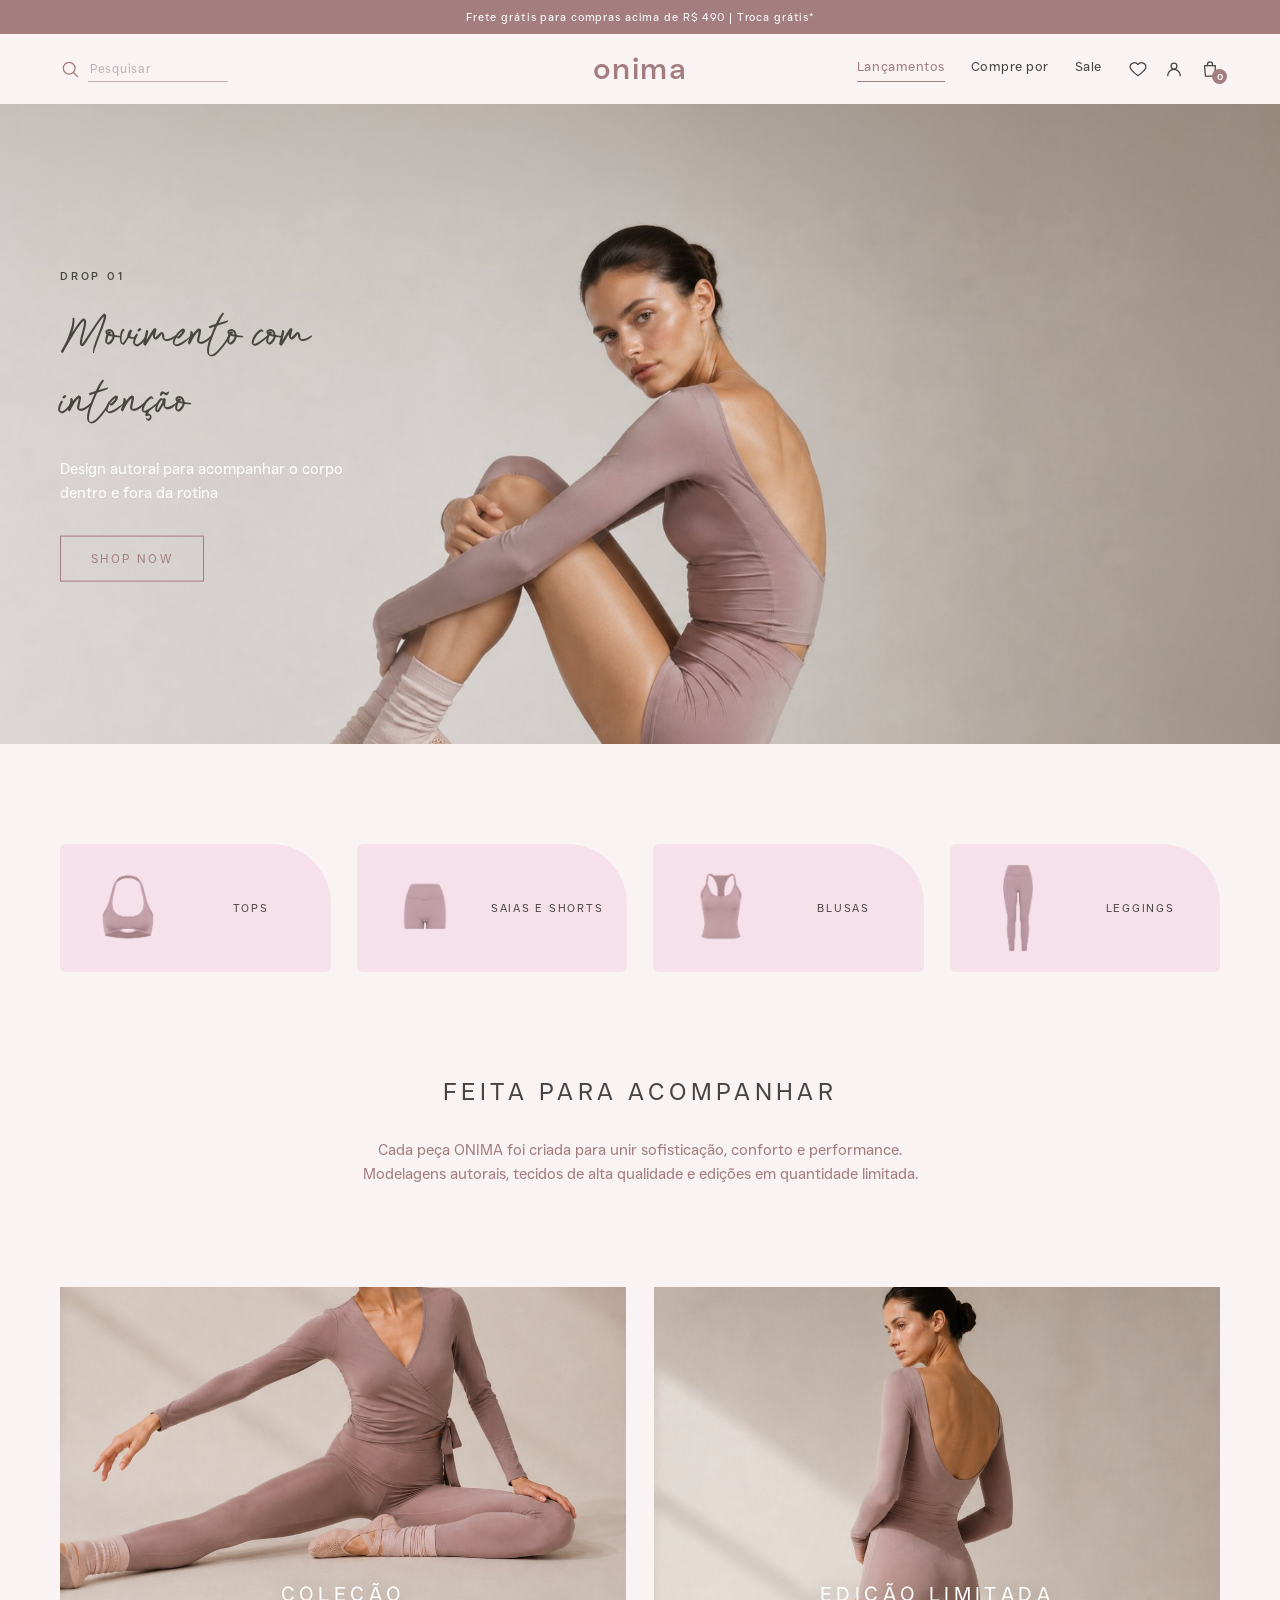
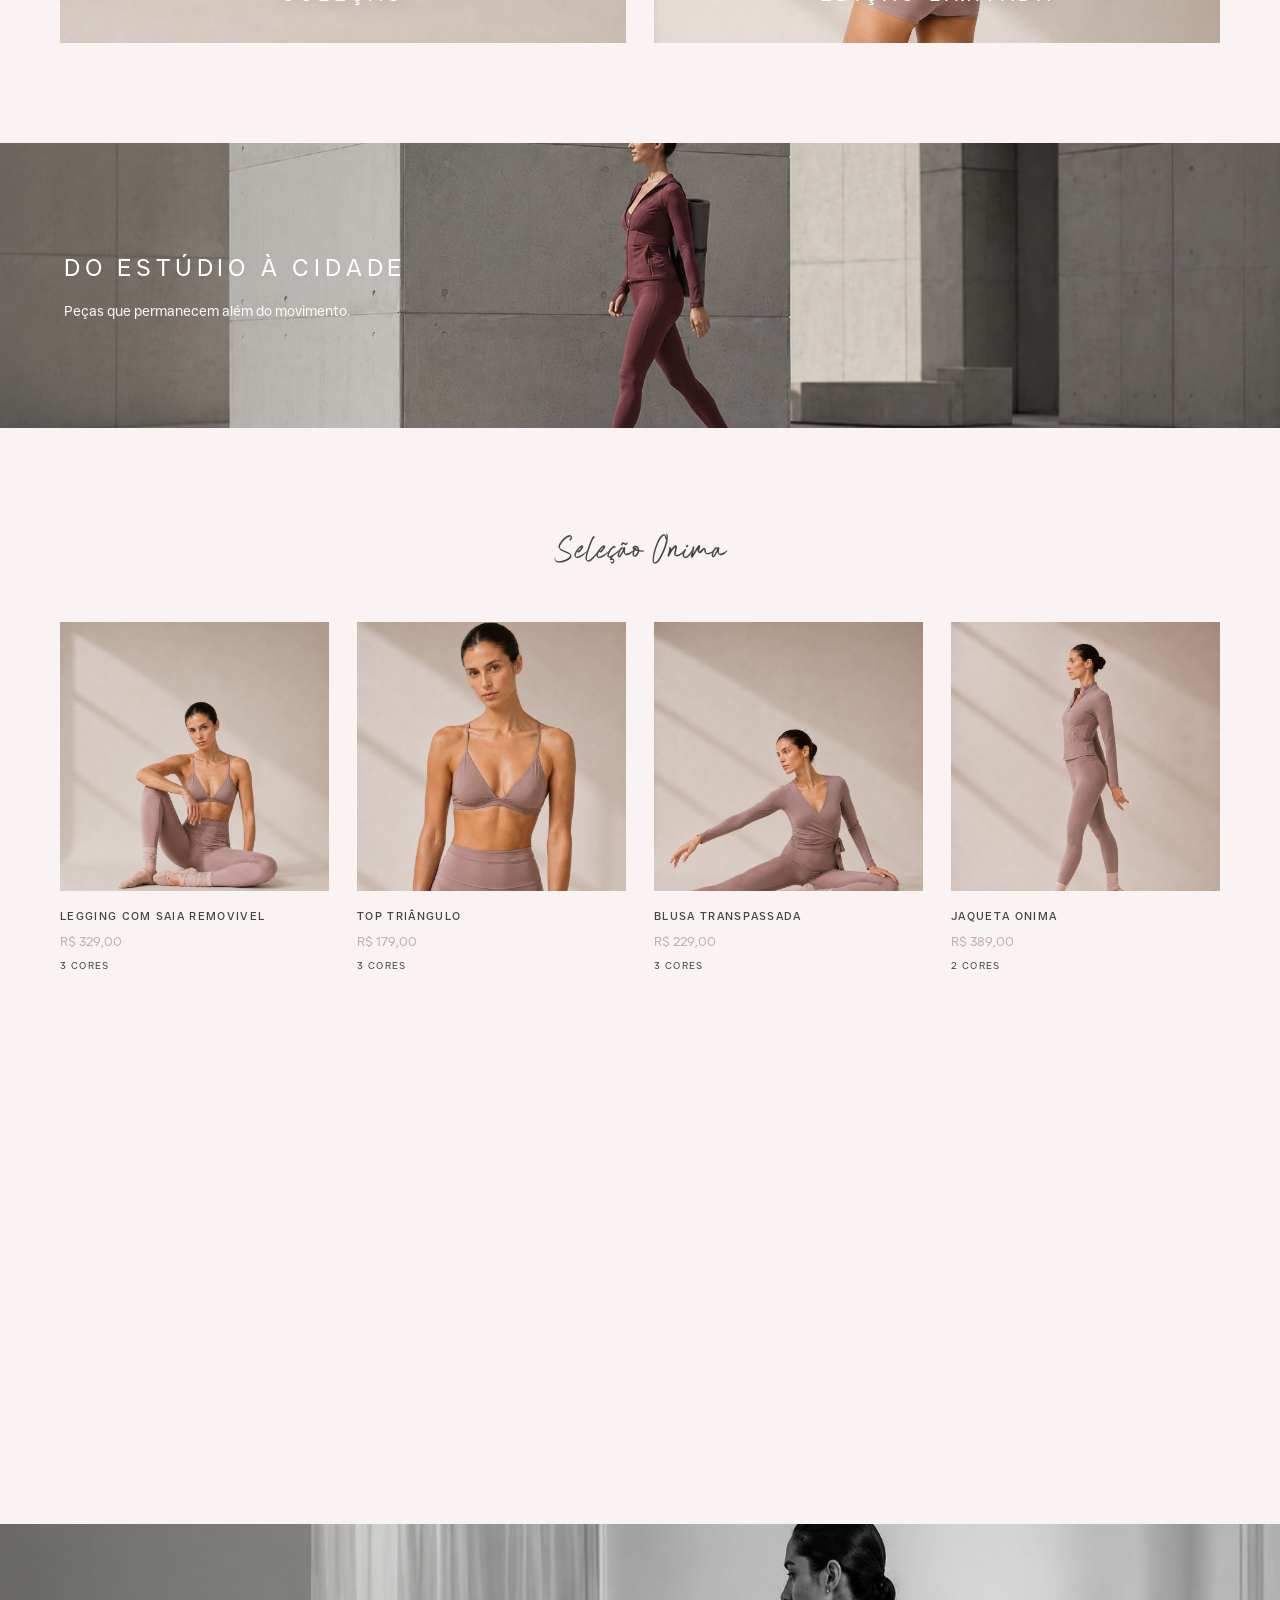
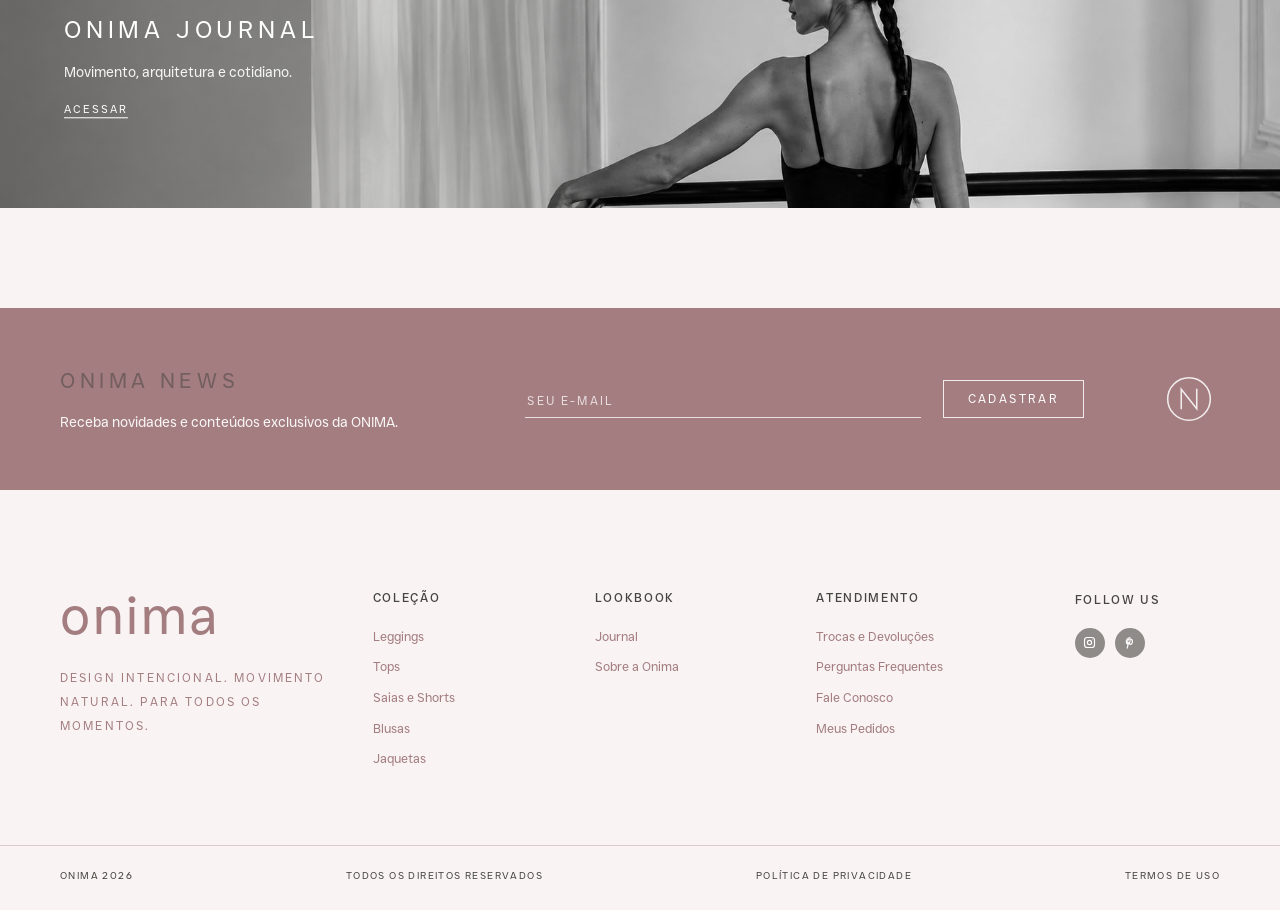
==== index.html @ b6c3aeb2 "Site Onima - versao inicial" ====
<!DOCTYPE html>
<html lang="pt-BR">
<head>
  <meta charset="UTF-8">
  <meta name="viewport" content="width=device-width, initial-scale=1.0">
  <title>ONIMA — Moda fitness feminina | Drop 01</title>
  <meta name="description" content="ONIMA — design autoral para acompanhar o corpo dentro e fora da rotina. Moda fitness feminina com estética ballet-core.">
  <link rel="icon" href="data:image/svg+xml,%3Csvg xmlns='http://www.w3.org/2000/svg' viewBox='0 0 32 32'%3E%3Ccircle cx='16' cy='16' r='13' fill='none' stroke='%23A47D80' stroke-width='3'/%3E%3C/svg%3E">
  <link rel="stylesheet" href="css/style.css">
</head>
<body>

  <!-- SECTION: announcement-bar -->
  <div class="on-topbar">Frete grátis para compras acima de R$ 490 | Troca grátis*</div>

  <!-- SECTION: header -->
  <header class="on-header">
    <div class="on-container on-header__inner">
      <div class="on-header__left">
        <button class="on-iconbtn on-burger" type="button" aria-label="Abrir menu" data-menu-open>
          <svg class="on-icon" viewBox="0 0 24 24" fill="none" stroke="currentColor" stroke-width="1.5" stroke-linecap="round"><line x1="4" y1="7" x2="20" y2="7"/><line x1="4" y1="12" x2="20" y2="12"/><line x1="4" y1="17" x2="20" y2="17"/></svg>
        </button>
        <form class="on-search" role="search" onsubmit="return false;">
          <button class="on-iconbtn" type="submit" aria-label="Pesquisar">
            <svg class="on-icon" viewBox="0 0 24 24" fill="none" stroke="currentColor" stroke-width="1.5" stroke-linecap="round"><circle cx="11" cy="11" r="7"/><line x1="16.5" y1="16.5" x2="21" y2="21"/></svg>
          </button>
          <input class="on-search__input" type="search" placeholder="Pesquisar" aria-label="Pesquisar">
        </form>
      </div>

      <a class="on-logo" href="index.html">onima</a>

      <div class="on-header__right">
        <nav class="on-nav" aria-label="Navegação principal">
          <a class="on-nav__link is-active" href="drop.html">Lançamentos</a>
          <a class="on-nav__link" href="drop.html">Compre por</a>
          <a class="on-nav__link" href="drop.html">Sale</a>
        </nav>
        <div class="on-header__icons">
          <a class="on-iconbtn" href="#" aria-label="Favoritos">
            <svg class="on-icon" viewBox="0 0 24 24" fill="none" stroke="currentColor" stroke-width="1.5" stroke-linecap="round" stroke-linejoin="round"><path d="M12 20s-7.1-4.7-9.3-9.1A5.2 5.2 0 0 1 12 6.7a5.2 5.2 0 0 1 9.3 4.2C19.1 15.3 12 20 12 20z"/></svg>
          </a>
          <button class="on-iconbtn on-iconbtn--user" type="button" aria-label="Minha conta" data-drawer-open="account">
            <svg class="on-icon" viewBox="0 0 24 24" fill="none" stroke="currentColor" stroke-width="1.5" stroke-linecap="round"><circle cx="12" cy="8.5" r="3.5"/><path d="M4.5 20a7.5 7.5 0 0 1 15 0"/></svg>
          </button>
          <button class="on-iconbtn" type="button" aria-label="Sacola" data-drawer-open="cart">
            <svg class="on-icon" viewBox="0 0 24 24" fill="none" stroke="currentColor" stroke-width="1.5" stroke-linecap="round" stroke-linejoin="round"><path d="M5.5 8h13l-1 12.5h-11L5.5 8z"/><path d="M9 8V6.3a3 3 0 0 1 6 0V8"/></svg>
            <span class="on-cart-count">0</span>
          </button>
        </div>
      </div>
    </div>
  </header>

  <!-- SECTION: mobile-menu -->
  <div class="on-menu" aria-hidden="true">
    <div class="on-menu__head">
      <span class="on-menu__title">Menu</span>
      <button class="on-iconbtn on-menu__close" type="button" aria-label="Fechar menu" data-menu-close>
        <svg class="on-icon" viewBox="0 0 24 24" fill="none" stroke="currentColor" stroke-width="1.5" stroke-linecap="round"><line x1="5" y1="5" x2="19" y2="19"/><line x1="19" y1="5" x2="5" y2="19"/></svg>
      </button>
    </div>

    <div class="on-menu__body" data-accordion-group>
      <div class="on-accordion is-open">
        <button class="on-accordion__trigger" type="button">
          Coleção
          <svg class="on-icon on-icon--chevron" viewBox="0 0 24 24" fill="none" stroke="currentColor" stroke-width="1.5" stroke-linecap="round" stroke-linejoin="round"><path d="M6 9l6 6 6-6"/></svg>
        </button>
        <div class="on-accordion__panel">
          <div>
            <ul class="on-menu__links">
              <li><a href="drop.html">Ver tudo</a></li>
              <li><a href="drop.html">Leggings</a></li>
              <li><a href="drop.html">Tops</a></li>
              <li><a href="drop.html">Saias e Shorts</a></li>
              <li><a href="drop.html">Blusas</a></li>
              <li><a href="drop.html">Jaquetas</a></li>
            </ul>
            <a class="on-menu__banner" href="drop.html">
              <img src="assets/img/menu-drop.jpg" alt="Drop 01 — modelo de costas com body Onima">
              <span class="on-menu__banner-content">
                <span class="on-eyebrow">Drop 01</span>
                <span class="on-menu__banner-title">A forma, quando precisa, torna-se presença.</span>
                <span class="on-btn on-btn--outline-light">Explorar</span>
              </span>
            </a>
          </div>
        </div>
      </div>

      <div class="on-accordion">
        <button class="on-accordion__trigger" type="button">
          Lookbook
          <svg class="on-icon on-icon--chevron" viewBox="0 0 24 24" fill="none" stroke="currentColor" stroke-width="1.5" stroke-linecap="round" stroke-linejoin="round"><path d="M6 9l6 6 6-6"/></svg>
        </button>
        <div class="on-accordion__panel">
          <div>
            <ul class="on-menu__links">
              <li><a href="journal.html">Journal</a></li>
              <li><a href="sobre.html">Sobre a Onima</a></li>
            </ul>
          </div>
        </div>
      </div>

      <div class="on-accordion">
        <button class="on-accordion__trigger" type="button">
          Journal
          <svg class="on-icon on-icon--chevron" viewBox="0 0 24 24" fill="none" stroke="currentColor" stroke-width="1.5" stroke-linecap="round" stroke-linejoin="round"><path d="M6 9l6 6 6-6"/></svg>
        </button>
        <div class="on-accordion__panel">
          <div>
            <ul class="on-menu__links">
              <li><a href="journal.html">Movimento</a></li>
              <li><a href="journal.html">Arquitetura</a></li>
              <li><a href="journal.html">Cotidiano</a></li>
            </ul>
          </div>
        </div>
      </div>

      <div class="on-accordion">
        <button class="on-accordion__trigger" type="button">
          Sobre a Onima
          <svg class="on-icon on-icon--chevron" viewBox="0 0 24 24" fill="none" stroke="currentColor" stroke-width="1.5" stroke-linecap="round" stroke-linejoin="round"><path d="M6 9l6 6 6-6"/></svg>
        </button>
        <div class="on-accordion__panel">
          <div>
            <ul class="on-menu__links">
              <li><a href="sobre.html">Nossa história</a></li>
              <li><a href="sobre.html">Nossos tecidos</a></li>
            </ul>
          </div>
        </div>
      </div>

      <div class="on-accordion">
        <button class="on-accordion__trigger" type="button">
          Atendimento
          <svg class="on-icon on-icon--chevron" viewBox="0 0 24 24" fill="none" stroke="currentColor" stroke-width="1.5" stroke-linecap="round" stroke-linejoin="round"><path d="M6 9l6 6 6-6"/></svg>
        </button>
        <div class="on-accordion__panel">
          <div>
            <ul class="on-menu__links">
              <li><a href="#">Trocas e Devoluções</a></li>
              <li><a href="#">Perguntas Frequentes</a></li>
              <li><a href="#">Fale Conosco</a></li>
              <li><a href="#">Meus Pedidos</a></li>
            </ul>
          </div>
        </div>
      </div>
    </div>

    <div class="on-menu__footer">
      <a href="#">
        <svg class="on-icon" viewBox="0 0 24 24" fill="none" stroke="currentColor" stroke-width="1.5" stroke-linecap="round"><circle cx="11" cy="11" r="7"/><line x1="16.5" y1="16.5" x2="21" y2="21"/></svg>
        Busca
      </a>
      <a href="#" data-drawer-open="account">
        <svg class="on-icon" viewBox="0 0 24 24" fill="none" stroke="currentColor" stroke-width="1.5" stroke-linecap="round"><circle cx="12" cy="8.5" r="3.5"/><path d="M4.5 20a7.5 7.5 0 0 1 15 0"/></svg>
        Minha conta
      </a>
      <a href="#">
        <svg class="on-icon" viewBox="0 0 24 24" fill="none" stroke="currentColor" stroke-width="1.5" stroke-linecap="round" stroke-linejoin="round"><path d="M21 12a8 8 0 1 0-3.1 6.3L21 19l-.8-3.1A8 8 0 0 0 21 12z"/><line x1="9" y1="11" x2="15" y2="11"/></svg>
        Fale conosco
      </a>
    </div>
  </div>

  <main>

    <!-- SECTION: hero -->
    <section class="on-hero">
      <picture>
        <source media="(max-width: 768px)" srcset="assets/img/hero-mobile.jpg">
        <img class="on-hero__img" src="assets/img/hero.jpg" alt="Modelo sentada vestindo conjunto Onima em tons rosados">
      </picture>
      <div class="on-hero__content">
        <p class="on-eyebrow">Drop 01</p>
        <h1 class="on-script on-hero__title">Movimento com intenção</h1>
        <p class="on-hero__text">Design autoral para acompanhar o corpo dentro e fora da rotina</p>
        <a class="on-btn on-btn--outline" href="drop.html">Shop Now</a>
      </div>
    </section>

    <!-- SECTION: categorias -->
    <section class="on-section">
      <div class="on-container">
        <div class="on-cats" data-reveal>
          <a class="on-cat-card" href="drop.html">
            <span class="on-cat-card__media"><img src="assets/img/cat-tops.jpg" alt="Top Onima"></span>
            <span class="on-cat-card__label">Tops</span>
          </a>
          <a class="on-cat-card" href="drop.html">
            <span class="on-cat-card__media"><img src="assets/img/cat-saias-shorts.jpg" alt="Shorts Onima"></span>
            <span class="on-cat-card__label">Saias e Shorts</span>
          </a>
          <a class="on-cat-card" href="drop.html">
            <span class="on-cat-card__media"><img src="assets/img/cat-blusas.jpg" alt="Blusa Onima"></span>
            <span class="on-cat-card__label">Blusas</span>
          </a>
          <a class="on-cat-card" href="drop.html">
            <span class="on-cat-card__media"><img src="assets/img/cat-leggings.jpg" alt="Legging Onima"></span>
            <span class="on-cat-card__label">Leggings</span>
          </a>
        </div>
      </div>
    </section>

    <!-- SECTION: manifesto -->
    <section class="on-section">
      <div class="on-container on-manifesto" data-reveal>
        <h2 class="on-title">Feita para acompanhar</h2>
        <p class="on-manifesto__text">Cada peça ONIMA foi criada para unir sofisticação, conforto e performance. Modelagens autorais, tecidos de alta qualidade e edições em quantidade limitada.</p>
      </div>
    </section>

    <!-- SECTION: banners-duplos -->
    <section class="on-section">
      <div class="on-container">
        <div class="on-duo" data-reveal>
          <a class="on-banner" href="drop.html">
            <img src="assets/img/banner-colecao.jpg" alt="Detalhe de conjunto Onima com sapatilhas de ballet">
            <span class="on-banner__label">Coleção</span>
          </a>
          <a class="on-banner" href="drop.html">
            <img src="assets/img/banner-edicao.jpg" alt="Modelo de costas com body Onima de decote profundo">
            <span class="on-banner__label">Edição Limitada</span>
          </a>
        </div>
      </div>
    </section>

    <!-- SECTION: banner-estudio -->
    <section class="on-section">
      <div class="on-strip" data-reveal>
        <img class="on-strip__img" src="assets/img/banner-estudio.jpg" alt="Mulher caminhando na cidade com conjunto Onima vinho">
        <div class="on-strip__content">
          <h2 class="on-strip__title">Do estúdio à cidade</h2>
          <p class="on-strip__text">Peças que permanecem além do movimento.</p>
        </div>
      </div>
    </section>

    <!-- SECTION: selecao-onima -->
    <section class="on-section">
      <div class="on-container">
        <h2 class="on-script-title" data-reveal>Seleção Onima</h2>
        <div class="on-products" style="margin-top: 48px;" data-reveal>
          <a class="on-product-card" href="produto.html">
            <span class="on-product-card__media"><img src="assets/img/prod-legging-saia.jpg" alt="Legging com saia removível"></span>
            <h3 class="on-product-card__name">Legging com Saia Removivel</h3>
            <p class="on-product-card__price">R$ 329,00</p>
            <p class="on-product-card__meta">3 Cores</p>
          </a>
          <a class="on-product-card" href="produto.html">
            <span class="on-product-card__media"><img src="assets/img/prod-top-triangulo.jpg" alt="Top triângulo"></span>
            <h3 class="on-product-card__name">Top Triângulo</h3>
            <p class="on-product-card__price">R$ 179,00</p>
            <p class="on-product-card__meta">3 Cores</p>
          </a>
          <a class="on-product-card" href="produto.html">
            <span class="on-product-card__media"><img src="assets/img/prod-blusa-transpassada.jpg" alt="Blusa transpassada"></span>
            <h3 class="on-product-card__name">Blusa Transpassada</h3>
            <p class="on-product-card__price">R$ 229,00</p>
            <p class="on-product-card__meta">3 Cores</p>
          </a>
          <a class="on-product-card" href="produto.html">
            <span class="on-product-card__media"><img src="assets/img/prod-jaqueta.jpg" alt="Jaqueta Onima"></span>
            <h3 class="on-product-card__name">Jaqueta Onima</h3>
            <p class="on-product-card__price">R$ 389,00</p>
            <p class="on-product-card__meta">2 Cores</p>
          </a>
        </div>
      </div>
    </section>

    <!-- SECTION: materia-construcao -->
    <section class="on-section">
      <div class="on-container">
        <div class="on-split" data-reveal>
          <img class="on-split__img" src="assets/img/fabric.jpg" alt="Macro de tecido rosa com costura reforçada">
          <div class="on-split__content">
            <p class="on-eyebrow">Matéria e Construção</p>
            <h2 class="on-script on-split__title">O essencial está nos detalhes</h2>
            <p class="on-split__text">Tecidos tecnológicos de alta cobertura, toque macio e compressão na medida certa. Desenvolvidos para acompanhar o corpo com liberdade e confiança.</p>
            <a class="on-link-underline" href="#">Conheça nossos tecidos</a>
          </div>
        </div>
      </div>
    </section>

    <!-- SECTION: onima-journal -->
    <section class="on-section">
      <div class="on-strip" data-reveal>
        <img class="on-strip__img" src="assets/img/journal.jpg" alt="Bailarina na barra em foto preto e branco">
        <div class="on-strip__content">
          <h2 class="on-strip__title">Onima Journal</h2>
          <p class="on-strip__text">Movimento, arquitetura e cotidiano.</p>
          <a class="on-link-underline" href="journal.html">Acessar</a>
        </div>
      </div>
    </section>

    <!-- SECTION: newsletter -->
    <section class="on-section">
      <div class="on-news">
        <div class="on-container on-news__inner">
          <div>
            <h2 class="on-news__title">Onima News</h2>
            <p class="on-news__text">Receba novidades e conteúdos exclusivos da ONIMA.</p>
          </div>
          <form class="on-news__form" novalidate>
            <input class="on-news__input" type="email" name="email" placeholder="Seu e-mail" aria-label="Seu e-mail" required>
            <button class="on-btn on-btn--outline-light" type="submit">Cadastrar</button>
            <p class="on-news__msg" role="status" aria-live="polite">&nbsp;</p>
          </form>
          <div class="on-news__mark" aria-hidden="true">
            <svg class="on-icon" viewBox="0 0 64 64" fill="none" stroke="currentColor" stroke-width="1.6" stroke-linecap="round"><circle cx="32" cy="32" r="22"/><path d="M24 42V22l16 20V22"/></svg>
          </div>
        </div>
      </div>
    </section>

  </main>

  <!-- SECTION: footer -->
  <footer class="on-footer">
    <div class="on-container">
      <div class="on-footer__grid" data-accordion-group>
        <div class="on-footer__brand">
          <a class="on-footer__logo" href="index.html">onima</a>
          <p class="on-footer__tagline">Design intencional. Movimento natural. Para todos os momentos.</p>
        </div>

        <div class="on-footer__col on-accordion">
          <button class="on-accordion__trigger" type="button">
            Coleção
            <svg class="on-icon on-icon--chevron" viewBox="0 0 24 24" fill="none" stroke="currentColor" stroke-width="1.5" stroke-linecap="round" stroke-linejoin="round"><path d="M6 9l6 6 6-6"/></svg>
          </button>
          <div class="on-accordion__panel">
            <ul class="on-footer__links">
              <li><a href="drop.html">Leggings</a></li>
              <li><a href="drop.html">Tops</a></li>
              <li><a href="drop.html">Saias e Shorts</a></li>
              <li><a href="drop.html">Blusas</a></li>
              <li><a href="drop.html">Jaquetas</a></li>
            </ul>
          </div>
        </div>

        <div class="on-footer__col on-accordion">
          <button class="on-accordion__trigger" type="button">
            Lookbook
            <svg class="on-icon on-icon--chevron" viewBox="0 0 24 24" fill="none" stroke="currentColor" stroke-width="1.5" stroke-linecap="round" stroke-linejoin="round"><path d="M6 9l6 6 6-6"/></svg>
          </button>
          <div class="on-accordion__panel">
            <ul class="on-footer__links">
              <li><a href="journal.html">Journal</a></li>
              <li><a href="sobre.html">Sobre a Onima</a></li>
            </ul>
          </div>
        </div>

        <div class="on-footer__col on-accordion">
          <button class="on-accordion__trigger" type="button">
            Atendimento
            <svg class="on-icon on-icon--chevron" viewBox="0 0 24 24" fill="none" stroke="currentColor" stroke-width="1.5" stroke-linecap="round" stroke-linejoin="round"><path d="M6 9l6 6 6-6"/></svg>
          </button>
          <div class="on-accordion__panel">
            <ul class="on-footer__links">
              <li><a href="#">Trocas e Devoluções</a></li>
              <li><a href="#">Perguntas Frequentes</a></li>
              <li><a href="#">Fale Conosco</a></li>
              <li><a href="#">Meus Pedidos</a></li>
            </ul>
          </div>
        </div>

        <div class="on-footer__col on-footer__social-wrap">
          <div>
            <p class="on-accordion__trigger" style="pointer-events: none;">Follow Us</p>
            <div class="on-footer__social">
              <a href="#" aria-label="Instagram">
                <svg class="on-icon" viewBox="0 0 24 24" fill="none" stroke="currentColor" stroke-width="1.8" stroke-linecap="round"><rect x="4" y="4" width="16" height="16" rx="4.5"/><circle cx="12" cy="12" r="3.4"/><circle cx="16.8" cy="7.2" r="0.6" fill="currentColor" stroke="none"/></svg>
              </a>
              <a href="#" aria-label="Pinterest">
                <svg class="on-icon" viewBox="0 0 24 24" fill="none" stroke="currentColor" stroke-width="1.8" stroke-linecap="round" stroke-linejoin="round"><path d="M13.2 4.5a6 6 0 0 0-6.4 6.1c0 2.2 1 3.6 2.4 4.2l.6-2.2a2.9 2.9 0 0 1-.8-2 3.9 3.9 0 0 1 4-4.1c2.2 0 3.7 1.4 3.7 3.5 0 2.7-1.3 4.9-3.2 4.9a1.5 1.5 0 0 1-1.5-1.9l.7-2.6a7 7 0 0 0 .3-1.6"/><path d="M10.5 12.5 8.2 21"/></svg>
              </a>
            </div>
          </div>
        </div>
      </div>
    </div>

    <div class="on-footer__bottom">
      <div class="on-container on-footer__bottom-inner">
        <span>Onima 2026</span>
        <span>Todos os direitos reservados</span>
        <a href="#">Política de Privacidade</a>
        <a href="#">Termos de Uso</a>
      </div>
    </div>
  </footer>

  <!-- SECTION: overlay -->
  <div class="on-overlay" aria-hidden="true"></div>

  <!-- SECTION: drawer-sacola -->
  <aside class="on-drawer on-drawer--cart" data-drawer="cart" aria-hidden="true" aria-label="Resumo da sacola">
    <div class="on-drawer__head">
      <h2 class="on-drawer__title">Resumo da Sacola</h2>
      <button class="on-iconbtn" type="button" aria-label="Fechar" data-drawer-close>
        <svg class="on-icon" viewBox="0 0 24 24" fill="none" stroke="currentColor" stroke-width="1.5" stroke-linecap="round"><line x1="5" y1="5" x2="19" y2="19"/><line x1="19" y1="5" x2="5" y2="19"/></svg>
      </button>
    </div>
    <div class="on-cart__invite">
      <span class="on-cart__invite-icon" aria-hidden="true">
        <svg class="on-icon" viewBox="0 0 24 24" fill="none" stroke="currentColor" stroke-width="1.5" stroke-linecap="round" stroke-linejoin="round"><path d="M10 4H5.5v16H10"/><path d="M9 12h11"/><path d="M16.5 8.5 20 12l-3.5 3.5"/></svg>
      </span>
      <p>Entre ou cadastre-se para acessar sua sacola no app e no site com mais praticidade.</p>
    </div>
    <p class="on-cart__count-label">Sua sacola tem: <span data-cart-label>0 itens</span></p>
    <div class="on-cart__items" data-cart-items></div>
    <div class="on-cart__empty" data-cart-empty hidden>
      <p>Sua sacola está vazia.</p>
      <a class="on-btn on-btn--outline on-btn--pill" href="drop.html">Continuar comprando</a>
    </div>
    <div class="on-cart__footer">
      <div class="on-cart__subtotal">
        <span class="on-cart__subtotal-label">Subtotal</span>
        <span class="on-cart__subtotal-value" data-cart-subtotal>R$ 0,00</span>
      </div>
      <p class="on-cart__note">Você poderá <strong>calcular o frete</strong> e visualizar mais benefícios ao <strong>fechar o pedido</strong></p>
      <button class="on-btn on-btn--pill on-cart__checkout" type="button">Fechar o Pedido</button>
    </div>
    <div class="on-menu__footer">
      <a href="#">
        <svg class="on-icon" viewBox="0 0 24 24" fill="none" stroke="currentColor" stroke-width="1.5" stroke-linecap="round"><circle cx="11" cy="11" r="7"/><line x1="16.5" y1="16.5" x2="21" y2="21"/></svg>
        Busca
      </a>
      <a href="login.html">
        <svg class="on-icon" viewBox="0 0 24 24" fill="none" stroke="currentColor" stroke-width="1.5" stroke-linecap="round"><circle cx="12" cy="8.5" r="3.5"/><path d="M4.5 20a7.5 7.5 0 0 1 15 0"/></svg>
        Minha conta
      </a>
      <a href="#">
        <svg class="on-icon" viewBox="0 0 24 24" fill="none" stroke="currentColor" stroke-width="1.5" stroke-linecap="round" stroke-linejoin="round"><path d="M21 12a8 8 0 1 0-3.1 6.3L21 19l-.8-3.1A8 8 0 0 0 21 12z"/><line x1="9" y1="11" x2="15" y2="11"/></svg>
        Fale conosco
      </a>
    </div>
  </aside>

  <!-- SECTION: drawer-conta -->
  <aside class="on-drawer on-drawer--account" data-drawer="account" aria-hidden="true" aria-label="Entre ou cadastre-se">
    <div class="on-drawer__head on-drawer__head--end">
      <button class="on-iconbtn" type="button" aria-label="Fechar" data-drawer-close>
        <svg class="on-icon" viewBox="0 0 24 24" fill="none" stroke="currentColor" stroke-width="1.5" stroke-linecap="round"><line x1="5" y1="5" x2="19" y2="19"/><line x1="19" y1="5" x2="5" y2="19"/></svg>
      </button>
    </div>
    <div class="on-account__intro">
      <span class="on-account__avatar" aria-hidden="true">
        <svg class="on-icon" viewBox="0 0 24 24" fill="none" stroke="currentColor" stroke-width="1.5" stroke-linecap="round"><circle cx="12" cy="8.5" r="3.5"/><path d="M4.5 20a7.5 7.5 0 0 1 15 0"/></svg>
      </span>
      <div>
        <p class="on-account__title">Entre ou cadastre-se</p>
        <p class="on-account__sub">Seus pedidos, favoritos, conta...</p>
      </div>
    </div>
    <div class="on-account__actions">
      <a class="on-btn on-btn--solid on-btn--pill" href="login.html">Entrar</a>
      <a class="on-btn on-btn--outline on-btn--pill" href="cadastro.html">Criar conta</a>
    </div>
    <a class="on-account__banner" href="journal.html">
      <img src="assets/img/journal.jpg" alt="Onima Journal — bailarina na barra em foto preto e branco">
      <span class="on-account__banner-content">
        <span class="on-account__banner-title">Onima Journal</span>
        <span class="on-account__banner-text">Movimento, arquitetura e cotidiano.</span>
      </span>
    </a>
    <div class="on-drawer__accordions" data-accordion-group>
      <div class="on-accordion">
        <button class="on-accordion__trigger" type="button">
          Lookbook
          <svg class="on-icon on-icon--chevron" viewBox="0 0 24 24" fill="none" stroke="currentColor" stroke-width="1.5" stroke-linecap="round" stroke-linejoin="round"><path d="M6 9l6 6 6-6"/></svg>
        </button>
        <div class="on-accordion__panel">
          <div>
            <ul class="on-menu__links">
              <li><a href="journal.html">Journal</a></li>
              <li><a href="sobre.html">Sobre a Onima</a></li>
            </ul>
          </div>
        </div>
      </div>
      <div class="on-accordion">
        <button class="on-accordion__trigger" type="button">
          Journal
          <svg class="on-icon on-icon--chevron" viewBox="0 0 24 24" fill="none" stroke="currentColor" stroke-width="1.5" stroke-linecap="round" stroke-linejoin="round"><path d="M6 9l6 6 6-6"/></svg>
        </button>
        <div class="on-accordion__panel">
          <div>
            <ul class="on-menu__links">
              <li><a href="journal.html">Movimento</a></li>
              <li><a href="journal.html">Arquitetura</a></li>
              <li><a href="journal.html">Cotidiano</a></li>
            </ul>
          </div>
        </div>
      </div>
      <div class="on-accordion">
        <button class="on-accordion__trigger" type="button">
          Sobre a Onima
          <svg class="on-icon on-icon--chevron" viewBox="0 0 24 24" fill="none" stroke="currentColor" stroke-width="1.5" stroke-linecap="round" stroke-linejoin="round"><path d="M6 9l6 6 6-6"/></svg>
        </button>
        <div class="on-accordion__panel">
          <div>
            <ul class="on-menu__links">
              <li><a href="sobre.html">Nossa história</a></li>
              <li><a href="sobre.html">Nossos tecidos</a></li>
            </ul>
          </div>
        </div>
      </div>
      <div class="on-accordion">
        <button class="on-accordion__trigger" type="button">
          Atendimento
          <svg class="on-icon on-icon--chevron" viewBox="0 0 24 24" fill="none" stroke="currentColor" stroke-width="1.5" stroke-linecap="round" stroke-linejoin="round"><path d="M6 9l6 6 6-6"/></svg>
        </button>
        <div class="on-accordion__panel">
          <div>
            <ul class="on-menu__links">
              <li><a href="#">Trocas e Devoluções</a></li>
              <li><a href="#">Perguntas Frequentes</a></li>
              <li><a href="#">Fale Conosco</a></li>
              <li><a href="#">Meus Pedidos</a></li>
            </ul>
          </div>
        </div>
      </div>
    </div>
    <div class="on-menu__footer">
      <a href="#">
        <svg class="on-icon" viewBox="0 0 24 24" fill="none" stroke="currentColor" stroke-width="1.5" stroke-linecap="round"><circle cx="11" cy="11" r="7"/><line x1="16.5" y1="16.5" x2="21" y2="21"/></svg>
        Busca
      </a>
      <a href="login.html">
        <svg class="on-icon" viewBox="0 0 24 24" fill="none" stroke="currentColor" stroke-width="1.5" stroke-linecap="round"><circle cx="12" cy="8.5" r="3.5"/><path d="M4.5 20a7.5 7.5 0 0 1 15 0"/></svg>
        Minha conta
      </a>
      <a href="#">
        <svg class="on-icon" viewBox="0 0 24 24" fill="none" stroke="currentColor" stroke-width="1.5" stroke-linecap="round" stroke-linejoin="round"><path d="M21 12a8 8 0 1 0-3.1 6.3L21 19l-.8-3.1A8 8 0 0 0 21 12z"/><line x1="9" y1="11" x2="15" y2="11"/></svg>
        Fale conosco
      </a>
    </div>
  </aside>

  <script src="js/main.js"></script>
</body>
</html>
---- css/style.css ----
/* ============================================================
   ONIMA — style.css
   Paleta e tipografia da marca. Classes prefixadas com `on-`
   para portar com segurança para o tema da Nuvemshop.
   ============================================================ */

/* ---------- FONTES ---------- */
@font-face {
  font-family: 'JUST Sans';
  src: url('../assets/fonts/JUSTSans-ExLight.woff2') format('woff2'),
       url('../assets/fonts/JUSTSans-ExLight.woff') format('woff');
  font-weight: 200;
  font-style: normal;
  font-display: swap;
}
@font-face {
  font-family: 'JUST Sans';
  src: url('../assets/fonts/JUSTSans-Light.woff2') format('woff2'),
       url('../assets/fonts/JUSTSans-Light.woff') format('woff');
  font-weight: 300;
  font-style: normal;
  font-display: swap;
}
@font-face {
  font-family: 'JUST Sans';
  src: url('../assets/fonts/JUSTSans-Regular.woff2') format('woff2'),
       url('../assets/fonts/JUSTSans-Regular.woff') format('woff');
  font-weight: 400;
  font-style: normal;
  font-display: swap;
}
@font-face {
  font-family: 'JUST Sans';
  src: url('../assets/fonts/JUSTSans-Medium.woff2') format('woff2'),
       url('../assets/fonts/JUSTSans-Medium.woff') format('woff');
  font-weight: 500;
  font-style: normal;
  font-display: swap;
}
@font-face {
  font-family: 'JUST Sans';
  src: url('../assets/fonts/JUSTSans-SemiBold.woff2') format('woff2'),
       url('../assets/fonts/JUSTSans-SemiBold.woff') format('woff');
  font-weight: 600;
  font-style: normal;
  font-display: swap;
}
@font-face {
  font-family: 'JUST Sans';
  src: url('../assets/fonts/JUSTSans-Bold.woff2') format('woff2'),
       url('../assets/fonts/JUSTSans-Bold.woff') format('woff');
  font-weight: 700;
  font-style: normal;
  font-display: swap;
}
@font-face {
  font-family: 'JUST Sans';
  src: url('../assets/fonts/JUSTSans-ExBold.woff2') format('woff2'),
       url('../assets/fonts/JUSTSans-ExBold.woff') format('woff');
  font-weight: 800;
  font-style: normal;
  font-display: swap;
}
@font-face {
  font-family: 'Kalihan';
  src: url('../assets/fonts/Kalihan.otf') format('opentype'),
       url('../assets/fonts/Kalihan.ttf') format('truetype');
  font-weight: 400;
  font-style: normal;
  font-display: swap;
}

/* ---------- VARIÁVEIS ---------- */
:root {
  --soft-pink: #F6E1EA;
  --rosy: #A47D80;
  --onima: #C3AFB1;
  --off-white: #F9F4F3;
  --black: #474540;

  --font-sans: 'JUST Sans', 'Helvetica Neue', Arial, sans-serif;
  --font-script: 'Kalihan', cursive;

  --container: 1240px;
  --gutter: 40px;
  --section-y: 100px;
  --ease: 0.3s ease;
}

/* ---------- RESET / BASE ---------- */
*, *::before, *::after { box-sizing: border-box; }

html { scroll-behavior: smooth; }

body {
  margin: 0;
  font-family: var(--font-sans);
  font-size: 15px;
  font-weight: 400;
  line-height: 1.65;
  color: var(--black);
  background: var(--off-white);
  -webkit-font-smoothing: antialiased;
}

body.on-lock { overflow: hidden; }

img { display: block; max-width: 100%; }

a { color: inherit; text-decoration: none; transition: color var(--ease), opacity var(--ease); }

button {
  font-family: inherit;
  background: none;
  border: 0;
  padding: 0;
  cursor: pointer;
  color: inherit;
}

input {
  font-family: inherit;
}

h1, h2, h3, h4, p { margin: 0; }

.on-container {
  max-width: var(--container);
  margin: 0 auto;
  padding-left: var(--gutter);
  padding-right: var(--gutter);
}

.on-section { padding: var(--section-y) 0 0; }

.on-icon { display: block; width: 22px; height: 22px; }

/* Títulos de seção — caixa alta e espaçamento generoso */
.on-title {
  font-size: 24px;
  font-weight: 400;
  letter-spacing: 0.18em;
  text-transform: uppercase;
}

.on-eyebrow {
  font-size: 11px;
  font-weight: 500;
  letter-spacing: 0.25em;
  text-transform: uppercase;
}

/* Frases de destaque emocional — Kalihan */
.on-script {
  font-family: var(--font-script);
  font-weight: 400;
  line-height: 1.15;
}

/* Botões */
.on-btn {
  display: inline-flex;
  align-items: center;
  justify-content: center;
  gap: 10px;
  font-size: 12px;
  letter-spacing: 0.2em;
  text-transform: uppercase;
  padding: 12px 30px;
  transition: background var(--ease), color var(--ease), border-color var(--ease);
}

.on-btn--outline {
  border: 1px solid var(--rosy);
  color: var(--rosy);
  background: transparent;
}
.on-btn--outline:hover { background: var(--rosy); color: #fff; }

.on-btn--outline-light {
  border: 1px solid rgba(255, 255, 255, 0.85);
  color: #fff;
  background: transparent;
}
.on-btn--outline-light:hover { background: rgba(255, 255, 255, 0.92); color: var(--rosy); }

.on-btn--solid {
  background: var(--rosy);
  color: #fff;
  border: 1px solid var(--rosy);
}
.on-btn--solid:hover { background: #91696c; border-color: #91696c; }

.on-link-underline {
  font-size: 11px;
  letter-spacing: 0.18em;
  text-transform: uppercase;
  text-decoration: underline;
  text-underline-offset: 4px;
}
.on-link-underline:hover { color: var(--rosy); }

/* Animação de entrada das seções */
[data-reveal] {
  opacity: 0;
  transform: translateY(24px);
  transition: opacity 0.7s ease, transform 0.7s ease;
}
[data-reveal].is-visible {
  opacity: 1;
  transform: none;
}

@media (prefers-reduced-motion: reduce) {
  html { scroll-behavior: auto; }
  [data-reveal] { opacity: 1; transform: none; transition: none; }
}

/* ============================================================
   HEADER
   ============================================================ */
.on-topbar {
  background: var(--rosy);
  color: #fff;
  text-align: center;
  font-size: 11px;
  letter-spacing: 0.08em;
  padding: 8px 16px;
}

.on-header {
  position: sticky;
  top: 0;
  z-index: 60;
  background: var(--off-white);
  transition: background var(--ease), box-shadow var(--ease);
}

/* Header fixo: fundo Soft Pink translúcido ao rolar */
.on-header.is-scrolled {
  background: rgba(246, 225, 234, 0.82);
  -webkit-backdrop-filter: blur(10px);
  backdrop-filter: blur(10px);
  box-shadow: 0 1px 0 rgba(71, 69, 64, 0.05);
}

.on-header__inner {
  display: grid;
  grid-template-columns: 1fr auto 1fr;
  align-items: center;
  height: 70px;
}

.on-header__left {
  display: flex;
  align-items: center;
  gap: 12px;
}

.on-search {
  display: flex;
  align-items: center;
  gap: 8px;
  color: var(--black);
}
.on-search .on-icon { width: 18px; height: 18px; color: var(--rosy); }
.on-search__input {
  border: 0;
  border-bottom: 1px solid var(--onima);
  background: transparent;
  padding: 4px 2px;
  width: 140px;
  font-size: 12px;
  letter-spacing: 0.06em;
  color: var(--black);
  outline: none;
  transition: border-color var(--ease);
}
.on-search__input::placeholder { color: var(--onima); }
.on-search__input:focus { border-color: var(--rosy); }

.on-logo {
  font-size: 30px;
  font-weight: 500;
  letter-spacing: 0.05em;
  color: var(--rosy);
  text-transform: lowercase;
  line-height: 1;
}
.on-logo:hover { color: var(--rosy); opacity: 0.85; }

.on-header__right {
  display: flex;
  align-items: center;
  justify-content: flex-end;
  gap: 26px;
}

.on-nav {
  display: flex;
  align-items: center;
  gap: 26px;
}
.on-nav__link {
  font-size: 13px;
  letter-spacing: 0.04em;
  color: var(--black);
  padding-bottom: 3px;
  border-bottom: 1px solid transparent;
}
.on-nav__link:hover { color: var(--rosy); }
.on-nav__link.is-active {
  color: var(--rosy);
  border-bottom-color: var(--rosy);
}

.on-header__icons {
  display: flex;
  align-items: center;
  gap: 16px;
}

.on-iconbtn {
  position: relative;
  display: inline-flex;
  color: var(--black);
  transition: color var(--ease);
}
.on-iconbtn:hover { color: var(--rosy); }
.on-iconbtn .on-icon { width: 20px; height: 20px; }

.on-cart-count {
  position: absolute;
  right: -7px;
  bottom: -5px;
  min-width: 15px;
  height: 15px;
  padding: 0 3px;
  border-radius: 999px;
  background: var(--rosy);
  color: #fff;
  font-size: 9px;
  font-weight: 600;
  line-height: 15px;
  text-align: center;
}

.on-burger { display: none; }

/* ============================================================
   MENU MOBILE (overlay full-screen)
   ============================================================ */
.on-menu {
  position: fixed;
  inset: 0;
  z-index: 100;
  background: var(--off-white);
  display: flex;
  flex-direction: column;
  overflow-y: auto;
  visibility: hidden;
  opacity: 0;
  transform: translateX(-24px);
  transition: opacity 0.35s ease, transform 0.35s ease, visibility 0s linear 0.35s;
}
.on-menu.is-open {
  visibility: visible;
  opacity: 1;
  transform: none;
  transition: opacity 0.35s ease, transform 0.35s ease;
}

.on-menu__head {
  display: flex;
  align-items: center;
  justify-content: space-between;
  padding: 26px 24px 10px;
}
.on-menu__title {
  font-size: 16px;
  letter-spacing: 0.35em;
  text-transform: uppercase;
  color: var(--black);
}
.on-menu__close { color: var(--black); }
.on-menu__close .on-icon { width: 24px; height: 24px; }

.on-menu__body {
  padding: 0 24px;
  flex: 1;
}

.on-menu .on-accordion { border-bottom: 1px solid rgba(164, 125, 128, 0.28); }

.on-menu .on-accordion__trigger {
  display: flex;
  align-items: center;
  justify-content: space-between;
  width: 100%;
  padding: 20px 0;
  font-size: 22px;
  font-weight: 300;
  letter-spacing: 0.08em;
  text-transform: uppercase;
  color: var(--rosy);
  text-align: left;
}
.on-menu .on-accordion__trigger .on-icon {
  width: 18px;
  height: 18px;
  color: var(--rosy);
}

.on-menu__links {
  list-style: none;
  margin: 0;
  padding: 4px 0 18px;
}
.on-menu__links a {
  display: block;
  padding: 8px 0;
  font-size: 13px;
  letter-spacing: 0.16em;
  text-transform: uppercase;
  color: var(--black);
}
.on-menu__links a:hover { color: var(--rosy); }

.on-menu__banner {
  position: relative;
  margin: 6px 0 26px;
  overflow: hidden;
}
.on-menu__banner img {
  width: 100%;
  aspect-ratio: 223 / 100;
  object-fit: cover;
}
.on-menu__banner-content {
  position: absolute;
  inset: 0;
  display: flex;
  flex-direction: column;
  justify-content: center;
  gap: 12px;
  padding: 20px 24px;
  color: #fff;
}
.on-menu__banner-content .on-eyebrow { color: rgba(255, 255, 255, 0.9); }
.on-menu__banner-title {
  font-size: 19px;
  font-weight: 400;
  letter-spacing: 0.02em;
  line-height: 1.35;
  text-transform: uppercase;
  max-width: 300px;
}
.on-menu__banner-content .on-btn { align-self: flex-start; padding: 9px 22px; }

.on-menu__footer {
  background: var(--rosy);
  padding: 26px 24px 34px;
}
.on-menu__footer a {
  display: flex;
  align-items: center;
  gap: 12px;
  padding: 9px 0;
  color: #fff;
  font-size: 13px;
  letter-spacing: 0.18em;
  text-transform: uppercase;
}
.on-menu__footer .on-icon { width: 18px; height: 18px; }

/* ============================================================
   ACCORDION (comportamento genérico)
   ============================================================ */
.on-accordion__panel {
  display: grid;
  grid-template-rows: 0fr;
  transition: grid-template-rows 0.35s ease;
}
.on-accordion__panel > * { overflow: hidden; }
.on-accordion.is-open > .on-accordion__panel { grid-template-rows: 1fr; }

.on-accordion__trigger .on-icon--chevron { transition: transform 0.35s ease; }
.on-accordion.is-open > .on-accordion__trigger .on-icon--chevron { transform: rotate(180deg); }

/* ============================================================
   HERO
   ============================================================ */
.on-hero { position: relative; }

.on-hero__img {
  width: 100%;
  aspect-ratio: 2 / 1;
  max-height: 660px;
  object-fit: cover;
  object-position: center 20%;
}

/* Overlay suave para leitura do texto */
.on-hero::after {
  content: '';
  position: absolute;
  inset: 0;
  background: linear-gradient(90deg, rgba(249, 244, 243, 0.28) 0%, rgba(249, 244, 243, 0) 55%);
  pointer-events: none;
}

.on-hero--plain::after { content: none; }

.on-hero__content {
  position: absolute;
  z-index: 2;
  left: max(var(--gutter), calc((100% - var(--container)) / 2 + var(--gutter)));
  top: 50%;
  transform: translateY(-50%);
  max-width: 360px;
}

.on-hero__content .on-eyebrow { color: var(--black); }

.on-hero__title {
  font-size: 58px;
  color: var(--black);
  margin: 18px 0 20px;
}

.on-hero__text {
  font-size: 15px;
  color: #fff;
  max-width: 300px;
  margin-bottom: 30px;
}

/* ============================================================
   CARDS DE CATEGORIA
   ============================================================ */
.on-cats {
  display: grid;
  grid-template-columns: repeat(4, 1fr);
  gap: 26px;
}

.on-cat-card {
  display: flex;
  align-items: center;
  gap: 6px;
  background: var(--soft-pink);
  border-radius: 6px 60px 6px 6px; /* canto superior-direito arredondado grande */
  padding: 12px 16px;
  min-height: 128px;
  transition: background var(--ease), transform var(--ease);
}
.on-cat-card:hover { background: #f2d7e2; transform: translateY(-3px); }

.on-cat-card__media {
  flex: 0 0 44%;
  display: flex;
  align-items: center;
  justify-content: center;
  height: 104px;
}
.on-cat-card__media img {
  height: 100%;
  width: 100%;
  object-fit: contain;
  mix-blend-mode: multiply;
}

.on-cat-card__label {
  flex: 1;
  text-align: center;
  font-size: 11px;
  letter-spacing: 0.16em;
  text-transform: uppercase;
  color: var(--black);
}

/* ============================================================
   MANIFESTO
   ============================================================ */
.on-manifesto { text-align: center; }
.on-manifesto .on-title { color: var(--black); }
.on-manifesto__text {
  max-width: 560px;
  margin: 26px auto 0;
  color: var(--rosy);
  font-size: 15px;
}

/* ============================================================
   BANNERS (dupla + faixas)
   ============================================================ */
.on-duo {
  display: grid;
  grid-template-columns: 1fr 1fr;
  gap: 28px;
}

.on-banner {
  position: relative;
  display: block;
  overflow: hidden;
}
.on-banner img {
  width: 100%;
  aspect-ratio: 159 / 100;
  object-fit: cover;
  transition: transform 0.7s ease;
}
.on-banner:hover img { transform: scale(1.05); }

.on-banner__label {
  position: absolute;
  left: 0;
  right: 0;
  bottom: 9%;
  text-align: center;
  color: #fff;
  font-size: 20px;
  font-weight: 400;
  letter-spacing: 0.22em;
  text-transform: uppercase;
  text-shadow: 0 1px 14px rgba(71, 69, 64, 0.35);
}

/* Faixa horizontal (Do estúdio à cidade / Onima Journal) */
.on-strip {
  position: relative;
  overflow: hidden;
}
.on-strip__img {
  width: 100%;
  aspect-ratio: 9 / 2;
  object-fit: cover;
}
.on-strip::after {
  content: '';
  position: absolute;
  inset: 0;
  background: linear-gradient(90deg, rgba(71, 69, 64, 0.38) 0%, rgba(71, 69, 64, 0) 55%);
  pointer-events: none;
}
.on-strip__content {
  position: absolute;
  z-index: 2;
  left: 5%;
  top: 50%;
  transform: translateY(-50%);
  color: #fff;
  max-width: 420px;
}
.on-strip__title {
  font-size: 24px;
  font-weight: 400;
  letter-spacing: 0.2em;
  text-transform: uppercase;
}
.on-strip__text {
  margin-top: 12px;
  font-size: 14px;
  color: rgba(255, 255, 255, 0.92);
}
.on-strip__content .on-link-underline {
  display: inline-block;
  margin-top: 16px;
  color: #fff;
}
.on-strip__content .on-link-underline:hover { color: var(--soft-pink); }

/* ============================================================
   VITRINE DE PRODUTOS
   ============================================================ */
.on-script-title {
  font-family: var(--font-script);
  font-size: 42px;
  font-weight: 400;
  text-align: center;
  color: var(--black);
  line-height: 1.1;
}

.on-products {
  display: grid;
  grid-template-columns: repeat(4, 1fr);
  gap: 28px;
}

.on-product-card { display: block; }

.on-product-card__media { overflow: hidden; background: var(--soft-pink); }
.on-product-card__media img {
  width: 100%;
  aspect-ratio: 1 / 1;
  object-fit: cover;
  object-position: center 18%;
  transition: transform 0.7s ease;
}
.on-product-card:hover .on-product-card__media img { transform: scale(1.04); }

.on-product-card__name {
  margin-top: 16px;
  font-size: 11px;
  font-weight: 500;
  letter-spacing: 0.12em;
  text-transform: uppercase;
  color: var(--black);
}
.on-product-card:hover .on-product-card__name { color: var(--rosy); }

.on-product-card__price {
  margin-top: 6px;
  font-size: 13px;
  color: var(--onima);
}

.on-product-card__meta {
  margin-top: 6px;
  font-size: 10px;
  letter-spacing: 0.14em;
  text-transform: uppercase;
  color: var(--black);
}

/* ============================================================
   MATÉRIA E CONSTRUÇÃO (split 50/50)
   ============================================================ */
.on-split {
  display: grid;
  grid-template-columns: 1fr 1fr;
}
.on-split__img {
  width: 100%;
  height: 100%;
  object-fit: cover;
}
.on-split__content {
  background: var(--soft-pink);
  display: flex;
  flex-direction: column;
  align-items: center;
  justify-content: center;
  text-align: center;
  gap: 20px;
  padding: 72px 48px;
}
.on-split__content .on-eyebrow { color: var(--rosy); }
.on-split__title { font-size: 34px; color: var(--black); }
.on-split__text {
  max-width: 380px;
  font-size: 14px;
  color: var(--black);
}
.on-split__content .on-link-underline { color: var(--rosy); }

/* ============================================================
   NEWSLETTER
   ============================================================ */
.on-news {
  background: var(--rosy);
  color: #fff;
}
.on-news__inner {
  display: grid;
  grid-template-columns: minmax(220px, 1fr) minmax(300px, 1.4fr) auto;
  align-items: center;
  gap: 48px;
  padding-top: 56px;
  padding-bottom: 56px;
}
.on-news__title {
  font-size: 21px;
  font-weight: 400;
  letter-spacing: 0.22em;
  text-transform: uppercase;
  color: rgba(71, 69, 64, 0.55);
}
.on-news__text {
  margin-top: 12px;
  font-size: 14px;
  color: rgba(255, 255, 255, 0.92);
}
.on-news__form {
  display: flex;
  align-items: flex-end;
  gap: 22px;
  flex-wrap: wrap;
}
.on-news__input {
  flex: 1;
  min-width: 200px;
  background: transparent;
  border: 0;
  border-bottom: 1px solid rgba(255, 255, 255, 0.75);
  padding: 8px 2px;
  font-size: 12px;
  letter-spacing: 0.18em;
  color: #fff;
  outline: none;
}
.on-news__input::placeholder {
  color: rgba(255, 255, 255, 0.75);
  text-transform: uppercase;
}
.on-news__input:focus { border-color: #fff; }
.on-news__form .on-btn { padding: 10px 24px; }
.on-news__msg {
  margin-top: 14px;
  font-size: 12px;
  letter-spacing: 0.06em;
  color: #fff;
  visibility: hidden;
}
.on-news__msg.is-visible { visibility: visible; }
.on-news__msg.is-error { color: #ffd9d9; }
.on-news__mark { color: rgba(255, 255, 255, 0.85); }
.on-news__mark .on-icon { width: 62px; height: 62px; }

/* ============================================================
   FOOTER
   ============================================================ */
.on-footer { padding-top: var(--section-y); }

.on-footer__grid {
  display: grid;
  grid-template-columns: 1.5fr 1fr 1fr 1.2fr 0.8fr;
  gap: 40px;
}

.on-footer__logo {
  font-size: 52px;
  font-weight: 400;
  letter-spacing: 0.05em;
  color: var(--rosy);
  text-transform: lowercase;
  line-height: 1;
}

.on-footer__tagline {
  margin-top: 24px;
  font-size: 12px;
  letter-spacing: 0.18em;
  text-transform: uppercase;
  color: var(--rosy);
  line-height: 2;
  max-width: 280px;
}

.on-footer__col .on-accordion__trigger {
  display: flex;
  align-items: center;
  gap: 8px;
  font-size: 12px;
  font-weight: 500;
  letter-spacing: 0.14em;
  text-transform: uppercase;
  color: var(--black);
  padding: 0 0 16px;
  cursor: default;
  pointer-events: none;
}
.on-footer__col .on-icon--chevron { display: none; width: 14px; height: 14px; }

.on-footer__links {
  list-style: none;
  margin: 0;
  padding: 0;
}
.on-footer__links a {
  display: block;
  padding: 5px 0;
  font-size: 12.5px;
  color: var(--rosy);
}
.on-footer__links a:hover { color: var(--black); }

/* Desktop: painéis sempre abertos */
.on-footer__col .on-accordion__panel { grid-template-rows: 1fr; }

.on-footer__social {
  display: flex;
  gap: 10px;
  padding-top: 2px;
}
.on-footer__social a {
  display: inline-flex;
  align-items: center;
  justify-content: center;
  width: 30px;
  height: 30px;
  border-radius: 50%;
  background: #8f8b89;
  color: #fff;
  transition: background var(--ease);
}
.on-footer__social a:hover { background: var(--rosy); }
.on-footer__social .on-icon { width: 15px; height: 15px; }

.on-footer__bottom {
  margin-top: 70px;
  border-top: 1px solid rgba(164, 125, 128, 0.35);
}
.on-footer__bottom-inner {
  display: flex;
  align-items: center;
  justify-content: space-between;
  gap: 20px;
  flex-wrap: wrap;
  padding-top: 22px;
  padding-bottom: 26px;
  font-size: 10px;
  letter-spacing: 0.14em;
  text-transform: uppercase;
  color: var(--black);
}
.on-footer__bottom-inner a:hover { color: var(--rosy); }

/* ============================================================
   PÁGINA DE PRODUTO
   ============================================================ */
.on-pdp {
  display: grid;
  grid-template-columns: minmax(0, 1.55fr) minmax(320px, 1fr);
  gap: 56px;
  align-items: start;
  padding-top: 48px;
}

.on-pdp__gallery {
  display: grid;
  grid-template-columns: 1fr 1fr;
  gap: 14px;
}
.on-pdp__gallery img {
  width: 100%;
  aspect-ratio: 13 / 20;
  object-fit: cover;
}
.on-pdp__gallery img:last-child { background: var(--soft-pink); }

.on-pdp__name {
  font-size: 16px;
  font-weight: 500;
  letter-spacing: 0.1em;
  text-transform: uppercase;
}

.on-pdp__price {
  margin-top: 10px;
  font-size: 16px;
  color: var(--onima);
}

.on-pdp__row {
  display: flex;
  align-items: center;
  gap: 14px;
  margin-top: 22px;
}
.on-pdp__row-label {
  font-size: 11px;
  letter-spacing: 0.14em;
  text-transform: uppercase;
}

.on-swatches { display: flex; gap: 10px; }
.on-swatch {
  width: 22px;
  height: 22px;
  border-radius: 50%;
  border: 1px solid rgba(71, 69, 64, 0.15);
  transition: box-shadow var(--ease), transform var(--ease);
}
.on-swatch:hover { transform: scale(1.1); }
.on-swatch.is-active {
  box-shadow: 0 0 0 2px var(--off-white), 0 0 0 3.5px var(--rosy);
}

.on-sizes { display: flex; gap: 10px; }
.on-size {
  width: 36px;
  height: 36px;
  border-radius: 50%;
  border: 1px solid var(--onima);
  font-size: 12px;
  letter-spacing: 0.04em;
  color: var(--rosy);
  display: inline-flex;
  align-items: center;
  justify-content: center;
  transition: background var(--ease), color var(--ease), border-color var(--ease);
}
.on-size:hover { border-color: var(--rosy); }
.on-size.is-active {
  background: var(--rosy);
  border-color: var(--rosy);
  color: #fff;
}

.on-pdp__links {
  display: flex;
  align-items: center;
  justify-content: space-between;
  gap: 16px;
  margin-top: 22px;
}
.on-pdp__links a { font-size: 11px; letter-spacing: 0.08em; }
.on-pdp__links a:first-child { text-decoration: underline; text-underline-offset: 3px; }
.on-pdp__links a:last-child { color: var(--rosy); }
.on-pdp__links a:hover { color: var(--rosy); }

.on-pdp__add {
  width: 100%;
  margin-top: 26px;
  padding: 15px 28px;
  font-size: 12px;
}
.on-pdp__add .on-icon { width: 18px; height: 18px; }
.on-pdp__add.is-added { background: #91696c; border-color: #91696c; }

.on-pdp__accordions { margin-top: 28px; }
.on-pdp__accordions .on-accordion { border-bottom: 1px solid var(--onima); }
.on-pdp__accordions .on-accordion__trigger {
  display: flex;
  align-items: center;
  justify-content: space-between;
  width: 100%;
  padding: 16px 0;
  font-size: 13px;
  letter-spacing: 0.12em;
  text-transform: uppercase;
  color: var(--rosy);
  text-align: left;
}
.on-pdp__accordions .on-accordion__trigger .on-icon { width: 15px; height: 15px; }
.on-pdp__acc-content {
  padding: 2px 0 18px;
  font-size: 13.5px;
  color: var(--black);
}
.on-pdp__acc-content p { margin-bottom: 8px; }

.on-cep {
  display: flex;
  gap: 12px;
  align-items: flex-end;
}
.on-cep input {
  flex: 1;
  border: 0;
  border-bottom: 1px solid var(--onima);
  background: transparent;
  padding: 6px 2px;
  font-size: 13px;
  letter-spacing: 0.1em;
  outline: none;
}
.on-cep input:focus { border-color: var(--rosy); }
.on-cep .on-btn { padding: 8px 18px; }

/* ============================================================
   CARROSSEL
   ============================================================ */
.on-carousel { position: relative; }

.on-carousel__track {
  display: flex;
  gap: 28px;
  overflow-x: auto;
  scroll-snap-type: x mandatory;
  scrollbar-width: none;
  -webkit-overflow-scrolling: touch;
}
.on-carousel__track::-webkit-scrollbar { display: none; }
.on-carousel__track > * {
  flex: 0 0 calc((100% - 84px) / 4);
  scroll-snap-align: start;
}
.on-carousel__track.is-dragging { scroll-snap-type: none; cursor: grabbing; user-select: none; }

.on-carousel__btn {
  position: absolute;
  top: 38%;
  transform: translateY(-50%);
  z-index: 3;
  width: 40px;
  height: 40px;
  display: inline-flex;
  align-items: center;
  justify-content: center;
  color: var(--rosy);
  background: rgba(249, 244, 243, 0.85);
  border-radius: 50%;
  transition: background var(--ease);
}
.on-carousel__btn:hover { background: var(--soft-pink); }
.on-carousel__btn--prev { left: -10px; }
.on-carousel__btn--next { right: -10px; }
.on-carousel__btn .on-icon { width: 20px; height: 20px; }

/* ============================================================
   PÁGINA DROP
   ============================================================ */
.on-drop-grid {
  display: grid;
  grid-template-columns: repeat(4, 1fr);
  gap: 28px 28px;
  row-gap: 56px;
}

/* ============================================================
   RESPONSIVO — TABLET (≤1024px)
   ============================================================ */
@media (max-width: 1024px) {
  :root {
    --gutter: 28px;
    --section-y: 80px;
  }

  .on-nav { display: none; }

  .on-hero__title { font-size: 46px; }

  .on-cats { gap: 18px; }
  .on-cat-card { min-height: 108px; border-radius: 6px 44px 6px 6px; }
  .on-cat-card__media { height: 84px; }

  .on-products,
  .on-drop-grid { grid-template-columns: repeat(3, 1fr); gap: 20px; }
  .on-drop-grid { row-gap: 44px; }

  .on-carousel__track > * { flex-basis: calc((100% - 56px) / 3); }

  .on-news__inner { grid-template-columns: 1fr 1.3fr; }
  .on-news__mark { display: none; }

  .on-footer__grid { grid-template-columns: 1fr 1fr 1fr; }
  .on-footer__brand { grid-column: 1 / -1; }

  .on-pdp { grid-template-columns: 1fr 1fr; gap: 36px; }
}

/* ============================================================
   RESPONSIVO — MOBILE (≤768px)
   ============================================================ */
@media (max-width: 768px) {
  :root {
    --gutter: 20px;
    --section-y: 64px;
  }

  /* Header mobile: hambúrguer + busca | logo | coração + sacola */
  .on-burger { display: inline-flex; }
  .on-search__input { display: none; }
  .on-search { color: var(--black); }
  .on-search .on-icon { width: 20px; height: 20px; color: var(--black); }
  .on-iconbtn--user { display: none; }
  .on-logo { font-size: 26px; }
  .on-header__inner { height: 62px; }
  .on-header__icons { gap: 14px; }

  /* Hero mobile: texto centralizado sobre a imagem */
  .on-hero__img {
    aspect-ratio: 39 / 35;
    max-height: none;
    object-position: 62% top;
  }
  .on-hero::after {
    background: linear-gradient(180deg, rgba(71, 69, 64, 0) 30%, rgba(71, 69, 64, 0.22) 100%);
  }
  .on-hero__content {
    left: 50%;
    top: auto;
    bottom: 7%;
    transform: translateX(-50%);
    width: min(92%, 420px);
    max-width: none;
    text-align: center;
    display: flex;
    flex-direction: column;
    align-items: center;
  }
  .on-hero__content .on-eyebrow { color: #fff; }
  .on-hero__title { font-size: 44px; color: #fff; margin: 14px 0 12px; }
  .on-hero__text { max-width: 300px; margin-bottom: 22px; }
  .on-hero .on-btn--outline { border-color: rgba(255, 255, 255, 0.9); color: #fff; }
  .on-hero .on-btn--outline:hover { background: rgba(255, 255, 255, 0.92); color: var(--rosy); }

  /* Categorias: carrossel horizontal com miniaturas circulares */
  .on-cats {
    display: flex;
    gap: 8px;
    overflow-x: auto;
    scroll-snap-type: x mandatory;
    scrollbar-width: none;
    padding-bottom: 6px;
  }
  .on-cats::-webkit-scrollbar { display: none; }
  .on-cat-card {
    flex: 0 0 38%;
    scroll-snap-align: start;
    flex-direction: column;
    justify-content: flex-start;
    gap: 14px;
    background: transparent;
    border-radius: 0;
    padding: 8px 4px;
    min-height: 0;
  }
  .on-cat-card:hover { background: transparent; transform: none; }
  .on-cat-card__media {
    flex: 0 0 auto;
    width: 118px;
    height: 118px;
    border-radius: 50%;
    background: var(--soft-pink);
    overflow: hidden;
    padding: 14px;
  }
  .on-cat-card__media img { object-fit: contain; }
  .on-cat-card__label { flex: 0 0 auto; font-size: 10.5px; }

  .on-title { font-size: 19px; }
  .on-script-title { font-size: 34px; }

  /* Banners duplos empilhados */
  .on-duo { grid-template-columns: 1fr; gap: 22px; }
  .on-banner img { aspect-ratio: 1 / 1.02; }
  .on-banner__label { bottom: auto; top: 50%; transform: translateY(-50%); font-size: 19px; }

  .on-strip__img { aspect-ratio: 16 / 7; }
  .on-strip__title { font-size: 18px; letter-spacing: 0.16em; }
  .on-strip__text { font-size: 13px; }

  /* Grid de produtos 2 colunas */
  .on-products,
  .on-drop-grid { grid-template-columns: repeat(2, 1fr); gap: 16px; }
  .on-drop-grid { row-gap: 36px; }

  .on-split { grid-template-columns: 1fr; }
  .on-split__img { aspect-ratio: 16 / 10; height: auto; }
  .on-split__content { padding: 56px 28px; }
  .on-split__title { font-size: 29px; }

  .on-news__inner {
    grid-template-columns: 1fr;
    gap: 30px;
    padding-top: 48px;
    padding-bottom: 48px;
  }
  .on-news__mark { display: block; justify-self: end; margin-top: -8px; }

  /* Footer mobile: logo centralizado + colunas em accordion */
  .on-footer__grid { grid-template-columns: 1fr; gap: 0; }
  .on-footer__brand {
    text-align: center;
    display: flex;
    flex-direction: column;
    align-items: center;
    margin-bottom: 40px;
  }
  .on-footer__col { border-bottom: 1px solid rgba(164, 125, 128, 0.25); }
  .on-footer__col:first-of-type { border-top: 1px solid rgba(164, 125, 128, 0.25); }
  .on-footer__col .on-accordion__trigger {
    justify-content: center;
    padding: 18px 0;
    pointer-events: auto;
    cursor: pointer;
  }
  .on-footer__col .on-icon--chevron { display: block; }
  .on-footer__col .on-accordion__panel { grid-template-rows: 0fr; }
  .on-footer__col.is-open .on-accordion__panel { grid-template-rows: 1fr; }
  .on-footer__links { text-align: center; padding-bottom: 8px; }
  .on-footer__links a { padding: 7px 0; }

  .on-footer__social-wrap {
    border-bottom: 0 !important;
    padding: 26px 0 4px;
    display: flex;
    justify-content: center;
  }
  .on-footer__social { justify-content: center; }

  .on-footer__bottom { margin-top: 44px; }
  .on-footer__bottom-inner {
    flex-direction: column;
    gap: 10px;
    text-align: center;
  }

  /* Produto */
  .on-pdp { grid-template-columns: 1fr; gap: 36px; padding-top: 28px; }
  .on-pdp__gallery { gap: 10px; }

  /* Carrossel: 2 itens por tela + setas */
  .on-carousel__track { gap: 16px; }
  .on-carousel__track > * { flex-basis: calc((100% - 16px) / 1.6); }
  .on-carousel__btn--prev { left: -6px; }
  .on-carousel__btn--next { right: -6px; }
}

/* ============================================================
   BOTÕES PILL (novo padrão: login, cadastro, drawers)
   ============================================================ */
.on-btn--pill { border-radius: 999px; }

.on-btn--pill.on-btn--solid { color: var(--soft-pink); }

/* ============================================================
   OVERLAY + DRAWERS (base compartilhada)
   ============================================================ */
.on-overlay {
  position: fixed;
  inset: 0;
  z-index: 90;
  background: rgba(71, 69, 64, 0.45);
  opacity: 0;
  visibility: hidden;
  transition: opacity 0.35s ease, visibility 0s linear 0.35s;
}
.on-overlay.is-open {
  opacity: 1;
  visibility: visible;
  transition: opacity 0.35s ease;
}

.on-drawer {
  position: fixed;
  top: 0;
  right: 0;
  bottom: 0;
  z-index: 95;
  width: min(640px, 44vw);
  background: var(--off-white);
  display: flex;
  flex-direction: column;
  overflow-y: auto;
  transform: translateX(100%);
  visibility: hidden;
  transition: transform 0.35s ease, visibility 0s linear 0.35s;
  box-shadow: -14px 0 44px rgba(71, 69, 64, 0.14);
}
.on-drawer.is-open {
  transform: none;
  visibility: visible;
  transition: transform 0.35s ease;
}

.on-drawer__head {
  display: flex;
  align-items: center;
  justify-content: space-between;
  gap: 16px;
  padding: 26px 34px 18px;
  border-bottom: 1px solid rgba(164, 125, 128, 0.25);
}
.on-drawer__head--end { justify-content: flex-end; }
.on-drawer__title {
  font-size: 20px;
  font-weight: 400;
  letter-spacing: 0.12em;
  text-transform: uppercase;
  color: var(--onima);
}
.on-drawer__head .on-icon { width: 22px; height: 22px; }

/* Accordions dentro dos drawers (mesmo estilo do menu mobile) */
.on-drawer__accordions { padding: 6px 34px 20px; }
.on-drawer__accordions .on-accordion { border-bottom: 1px solid rgba(164, 125, 128, 0.28); }
.on-drawer__accordions .on-accordion__trigger {
  display: flex;
  align-items: center;
  justify-content: space-between;
  width: 100%;
  padding: 18px 0;
  font-size: 19px;
  font-weight: 300;
  letter-spacing: 0.08em;
  text-transform: uppercase;
  color: var(--rosy);
  text-align: left;
}
.on-drawer__accordions .on-accordion__trigger .on-icon { width: 16px; height: 16px; }
.on-drawer__accordions .on-menu__links a { padding: 7px 0; }

/* Faixa rosy inferior dos drawers: apenas no mobile */
.on-drawer .on-menu__footer { display: none; }
.on-drawer--account .on-menu__footer { margin-top: auto; }
.on-drawer--cart .on-cart__footer[hidden] ~ .on-menu__footer { margin-top: auto; }

/* ============================================================
   DRAWER DA SACOLA
   ============================================================ */
.on-cart__invite {
  display: flex;
  align-items: center;
  gap: 18px;
  padding: 24px 34px;
  border-bottom: 1px solid rgba(164, 125, 128, 0.25);
}
.on-cart__invite-icon {
  flex: 0 0 48px;
  height: 48px;
  border-radius: 50%;
  background: var(--rosy);
  color: #fff;
  display: inline-flex;
  align-items: center;
  justify-content: center;
}
.on-cart__invite-icon .on-icon { width: 20px; height: 20px; }
.on-cart__invite p {
  font-size: 11.5px;
  letter-spacing: 0.12em;
  text-transform: uppercase;
  line-height: 1.8;
}

.on-cart__count-label {
  padding: 22px 34px 4px;
  font-size: 12.5px;
  letter-spacing: 0.14em;
  text-transform: uppercase;
}

.on-cart__items { padding: 4px 34px 20px; }

.on-cart-item {
  display: flex;
  gap: 20px;
  padding: 16px 0;
}
.on-cart-item__thumb {
  flex: 0 0 104px;
  width: 104px;
  height: 104px;
  object-fit: cover;
  object-position: center 18%;
  background: var(--soft-pink);
}
.on-cart-item__name {
  font-size: 12.5px;
  font-weight: 500;
  letter-spacing: 0.1em;
  text-transform: uppercase;
}
.on-cart-item__price {
  margin-top: 5px;
  font-size: 13px;
  color: var(--onima);
}
.on-cart-item__meta {
  margin-top: 8px;
  font-size: 11.5px;
  letter-spacing: 0.08em;
  text-transform: uppercase;
  line-height: 1.7;
}
.on-cart-item__controls {
  display: flex;
  align-items: center;
  gap: 14px;
  margin-top: 12px;
}
.on-cart-item__qty {
  min-width: 74px;
  padding: 8px 12px;
  border: 1px solid var(--onima);
  border-radius: 2px;
  background: transparent;
  font-family: inherit;
  font-size: 13px;
  color: var(--rosy);
  cursor: pointer;
}
.on-cart-item__remove {
  font-size: 10px;
  letter-spacing: 0.12em;
  text-transform: uppercase;
  color: var(--rosy);
  text-decoration: underline;
  text-underline-offset: 3px;
}
.on-cart-item__remove:hover { color: var(--black); }

.on-cart__empty {
  padding: 48px 34px;
  text-align: center;
}
.on-cart__empty p {
  font-size: 12.5px;
  letter-spacing: 0.14em;
  text-transform: uppercase;
  margin-bottom: 24px;
}

.on-cart__footer {
  margin-top: auto;
  background: var(--rosy);
  color: #fff;
  padding: 28px 34px 26px;
}
.on-cart__subtotal {
  display: flex;
  align-items: baseline;
  justify-content: space-between;
  gap: 16px;
}
.on-cart__subtotal-label {
  font-size: 19px;
  letter-spacing: 0.14em;
  text-transform: uppercase;
  color: rgba(255, 255, 255, 0.9);
}
.on-cart__subtotal-value { font-size: 22px; letter-spacing: 0.04em; }
.on-cart__note {
  margin-top: 16px;
  font-size: 11px;
  letter-spacing: 0.1em;
  text-transform: uppercase;
  line-height: 1.9;
  color: rgba(255, 255, 255, 0.85);
}
.on-cart__note strong { font-weight: 600; color: #fff; }
.on-cart__checkout {
  width: 100%;
  margin-top: 20px;
  padding: 15px 28px;
  border: 0;
  background: rgba(71, 69, 64, 0.22);
  color: rgba(255, 255, 255, 0.85);
  font-size: 14px;
  letter-spacing: 0.14em;
}
.on-cart__checkout:hover { background: rgba(71, 69, 64, 0.32); color: #fff; }

/* ============================================================
   DRAWER DE CONTA
   ============================================================ */
.on-account__intro {
  display: flex;
  align-items: center;
  gap: 20px;
  padding: 26px 34px 24px;
}
.on-account__avatar {
  flex: 0 0 66px;
  height: 66px;
  border-radius: 50%;
  background: var(--soft-pink);
  color: var(--rosy);
  display: inline-flex;
  align-items: center;
  justify-content: center;
}
.on-account__avatar .on-icon { width: 30px; height: 30px; }
.on-account__title {
  font-size: 21px;
  font-weight: 400;
  letter-spacing: 0.06em;
  text-transform: uppercase;
  color: var(--onima);
}
.on-account__sub {
  margin-top: 6px;
  font-size: 10.5px;
  letter-spacing: 0.14em;
  text-transform: uppercase;
  color: var(--black);
}
.on-account__actions {
  display: flex;
  gap: 14px;
  padding: 0 34px 30px;
}
.on-account__actions .on-btn { flex: 1; padding: 13px 20px; }

.on-account__banner {
  display: none;
  position: relative;
  overflow: hidden;
}
.on-account__banner img {
  width: 100%;
  aspect-ratio: 223 / 76;
  object-fit: cover;
}
.on-account__banner-content {
  position: absolute;
  inset: 0;
  display: flex;
  flex-direction: column;
  justify-content: center;
  gap: 8px;
  padding: 20px 26px;
  color: #fff;
  background: linear-gradient(90deg, rgba(71, 69, 64, 0.35) 0%, rgba(71, 69, 64, 0) 60%);
}
.on-account__banner-title {
  font-size: 17px;
  letter-spacing: 0.18em;
  text-transform: uppercase;
}
.on-account__banner-text { font-size: 12.5px; }

/* ============================================================
   PÁGINAS LOGIN / CADASTRO
   ============================================================ */
.on-auth {
  background: #F8EDF2;
  min-height: calc(100vh - 110px);
  display: grid;
  place-items: start center;
  padding: 90px var(--gutter) 120px;
}
.on-auth__card {
  width: min(520px, 100%);
  background: #fff;
  border-radius: 32px;
  padding: 56px 60px 48px;
  text-align: center;
  box-shadow: 0 20px 60px rgba(164, 125, 128, 0.14);
}
.on-auth__title {
  font-size: 23px;
  font-weight: 400;
  letter-spacing: 0.06em;
  text-transform: uppercase;
  line-height: 1.45;
  color: var(--black);
}
.on-auth__sub {
  margin-top: 14px;
  font-size: 10px;
  letter-spacing: 0.14em;
  text-transform: uppercase;
  line-height: 1.9;
  color: var(--black);
}
.on-auth__form { margin-top: 30px; }
.on-input-pill {
  display: block;
  width: 100%;
  border: 1px solid var(--onima);
  border-radius: 999px;
  background: transparent;
  padding: 14px 26px;
  font-size: 12px;
  letter-spacing: 0.14em;
  text-transform: uppercase;
  color: var(--black);
  outline: none;
  transition: border-color var(--ease);
}
.on-input-pill::placeholder { color: var(--onima); }
.on-input-pill:focus { border-color: var(--rosy); }
.on-input-pill + .on-input-pill { margin-top: 14px; }
.on-auth__forgot {
  display: inline-block;
  margin: 12px 0 0 10px;
  font-size: 9.5px;
  letter-spacing: 0.12em;
  text-transform: uppercase;
  color: var(--black);
  align-self: flex-start;
  float: left;
}
.on-auth__forgot:hover { color: var(--rosy); }
.on-auth__error {
  display: none;
  margin: 12px 0 0 10px;
  font-size: 11px;
  letter-spacing: 0.04em;
  color: #B3565E;
  text-align: left;
}
.on-auth__error.is-visible { display: block; }
.on-auth__success {
  display: none;
  margin-top: 14px;
  font-size: 11px;
  letter-spacing: 0.06em;
  color: var(--rosy);
}
.on-auth__success.is-visible { display: block; }
.on-auth__submit {
  width: 100%;
  margin-top: 26px;
  padding: 14px 28px;
  clear: both;
}
.on-auth__alt {
  display: inline-block;
  margin-top: 20px;
  font-size: 9.5px;
  letter-spacing: 0.12em;
  text-transform: uppercase;
  color: var(--black);
}
.on-auth__alt a {
  text-decoration: underline;
  text-underline-offset: 3px;
}
.on-auth__alt a:hover { color: var(--rosy); }

/* ============================================================
   PÁGINA JOURNAL
   ============================================================ */
.on-journal-hero { position: relative; overflow: hidden; }
.on-journal-hero img {
  width: 100%;
  aspect-ratio: 16 / 5;
  object-fit: cover;
}
.on-journal-hero::after {
  content: '';
  position: absolute;
  inset: 0;
  background: linear-gradient(180deg, rgba(71, 69, 64, 0) 45%, rgba(71, 69, 64, 0.3) 100%);
  pointer-events: none;
}
.on-journal-hero__title {
  position: absolute;
  z-index: 2;
  left: max(var(--gutter), calc((100% - var(--container)) / 2 + var(--gutter)));
  bottom: 11%;
  color: #fff;
  font-size: 26px;
  font-weight: 400;
  letter-spacing: 0.2em;
  text-transform: uppercase;
}

.on-journal-grid {
  display: grid;
  grid-template-columns: repeat(3, 1fr);
  gap: 64px 30px;
}

.on-post-card { display: block; }
.on-post-card__media { display: block; overflow: hidden; background: var(--soft-pink); }
.on-post-card__media img {
  width: 100%;
  aspect-ratio: 10 / 7;
  object-fit: cover;
  transition: transform 0.7s ease;
}
.on-post-card:hover .on-post-card__media img { transform: scale(1.04); }
.on-post-card__title {
  margin-top: 20px;
  font-size: 15px;
  font-weight: 400;
  letter-spacing: 0.1em;
  text-transform: uppercase;
  color: var(--rosy);
}
.on-post-card__excerpt {
  margin-top: 10px;
  font-size: 11px;
  letter-spacing: 0.06em;
  text-transform: uppercase;
  line-height: 1.85;
  color: var(--black);
}
.on-post-card__btn {
  display: inline-block;
  margin-top: 16px;
  padding: 7px 16px;
  border: 1px solid var(--rosy);
  color: var(--rosy);
  font-size: 10px;
  letter-spacing: 0.14em;
  text-transform: uppercase;
  transition: background var(--ease), color var(--ease);
}
.on-post-card:hover .on-post-card__btn { background: var(--rosy); color: #fff; }

/* ============================================================
   PÁGINA JOURNAL POST
   ============================================================ */
.on-post__hero {
  width: 100%;
  aspect-ratio: 16 / 7;
  object-fit: cover;
}
.on-post__title {
  margin: 44px 0 30px;
  font-size: 30px;
  font-weight: 400;
  line-height: 1.35;
  color: var(--rosy);
  max-width: 760px;
}
.on-post__body p {
  font-size: 12.5px;
  letter-spacing: 0.05em;
  text-transform: uppercase;
  line-height: 1.95;
  margin-bottom: 30px;
  color: var(--black);
}

/* ============================================================
   PÁGINA SOBRE A ONIMA
   ============================================================ */
.on-sobre__title {
  text-align: center;
  font-size: 25px;
  font-weight: 400;
  letter-spacing: 0.16em;
  text-transform: uppercase;
  color: var(--rosy);
}
.on-sobre__text {
  max-width: 560px;
  margin: 0 auto 36px;
  text-align: center;
  font-size: 11.5px;
  letter-spacing: 0.08em;
  text-transform: uppercase;
  line-height: 2.05;
  color: var(--black);
}
.on-sobre__imgs {
  display: grid;
  grid-template-columns: 1fr 1fr;
  gap: 30px;
  max-width: 980px;
  margin: 70px auto;
}
.on-sobre__imgs img {
  width: 100%;
  aspect-ratio: 4 / 5;
  object-fit: cover;
  background: #F1EEEA;
}
.on-sobre__close { text-align: center; }
.on-sobre__logo {
  display: inline-block;
  font-size: 44px;
  font-weight: 400;
  letter-spacing: 0.05em;
  text-transform: lowercase;
  color: var(--rosy);
  line-height: 1;
}
.on-sobre__signature {
  margin-top: 14px;
  font-family: var(--font-script);
  font-size: 30px;
  color: var(--black);
}

/* ============================================================
   RESPONSIVO — novos componentes
   ============================================================ */
@media (max-width: 1024px) {
  .on-drawer { width: min(560px, 62vw); }
  .on-journal-grid { grid-template-columns: repeat(2, 1fr); gap: 48px 22px; }
}

@media (max-width: 768px) {
  .on-drawer { width: 100%; box-shadow: none; }
  .on-drawer .on-menu__footer { display: block; }
  .on-account__banner { display: block; }

  .on-cart__invite,
  .on-cart__count-label,
  .on-cart__items,
  .on-cart__footer,
  .on-account__intro,
  .on-account__actions { padding-left: 24px; padding-right: 24px; }
  .on-drawer__head { padding-left: 24px; padding-right: 24px; }
  .on-drawer__accordions { padding-left: 24px; padding-right: 24px; }

  .on-auth { padding: 48px var(--gutter) 80px; }
  .on-auth__card { padding: 44px 28px 38px; border-radius: 26px; }

  .on-journal-hero img { aspect-ratio: 16 / 9; }
  .on-journal-hero__title { font-size: 19px; }
  .on-journal-grid { grid-template-columns: 1fr; gap: 52px; }

  .on-post__hero { aspect-ratio: 4 / 3; }
  .on-post__title { font-size: 23px; margin: 32px 0 24px; }

  .on-sobre__imgs { grid-template-columns: 1fr; gap: 20px; margin: 48px auto; }
  .on-sobre__signature { font-size: 25px; }
}
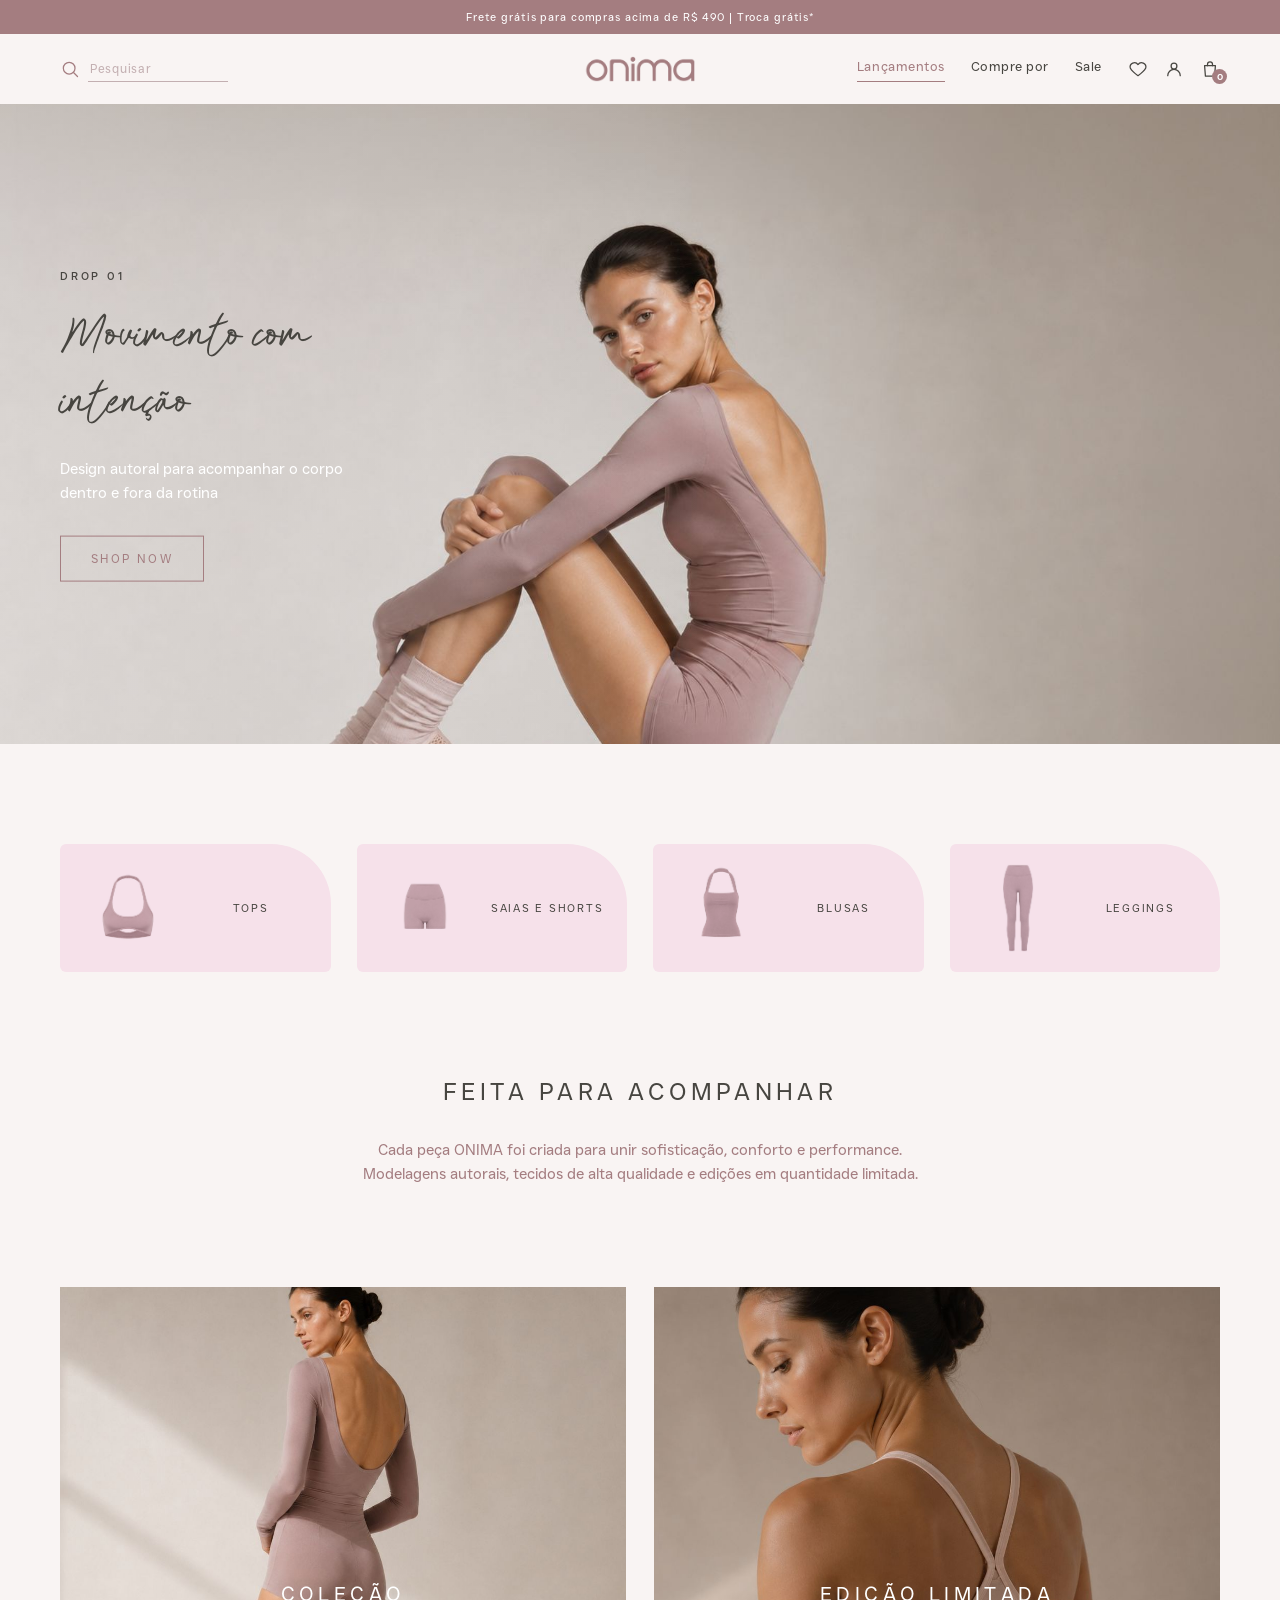
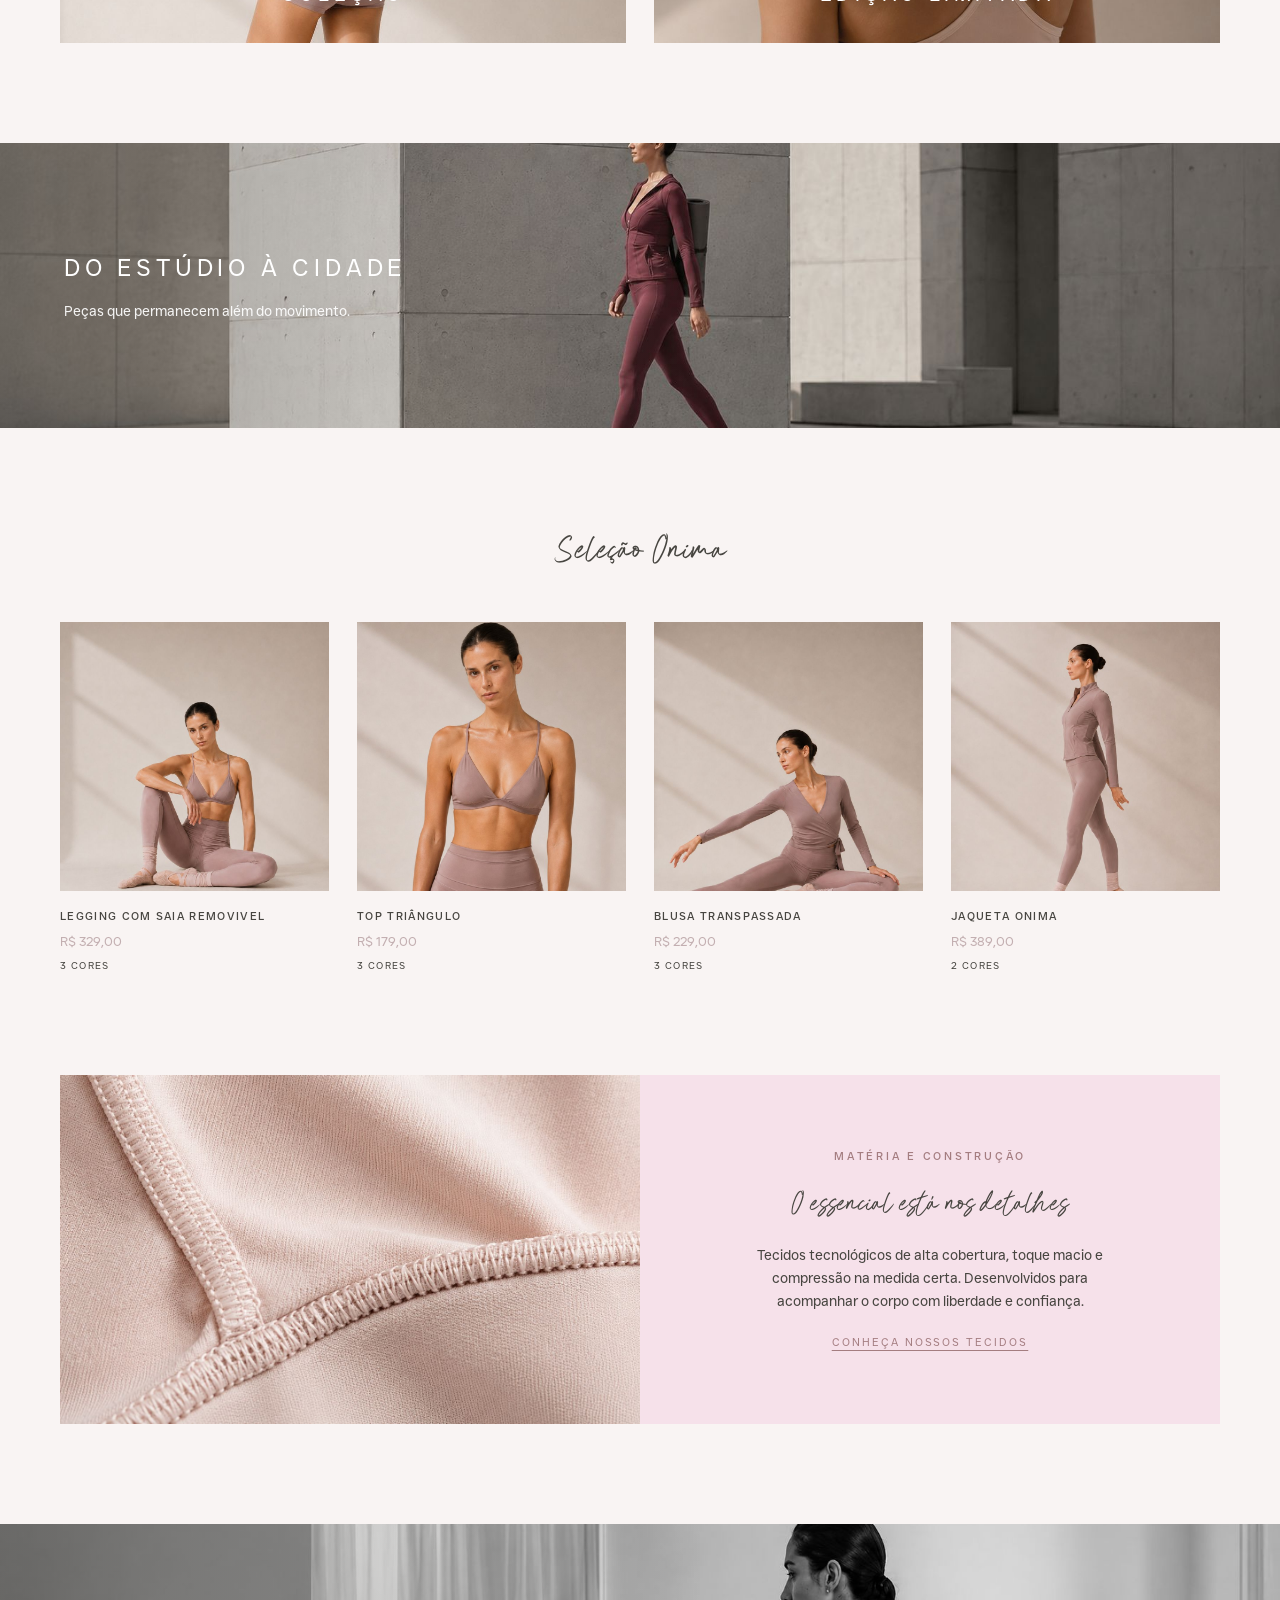
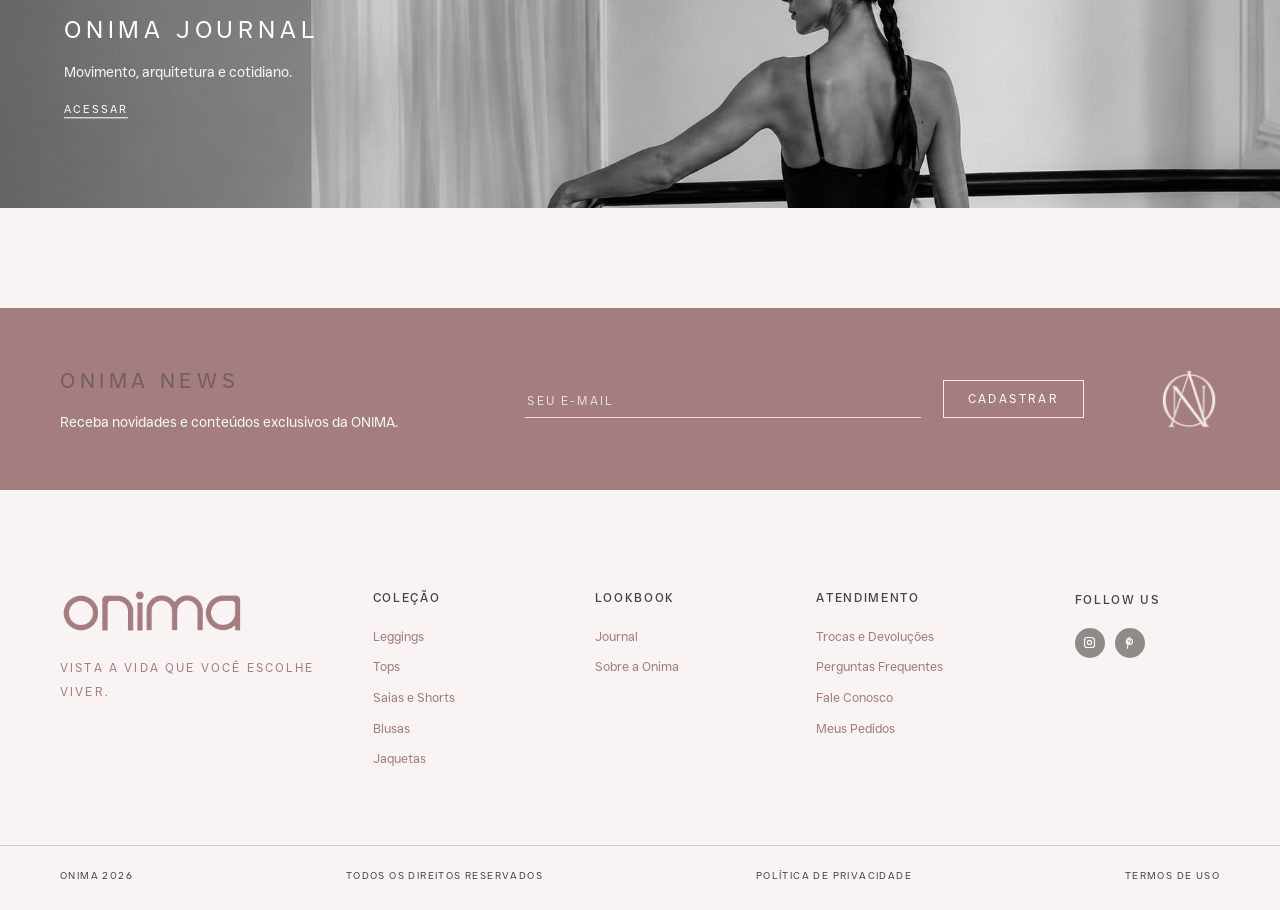
==== commit 2f41a433: "Atualizacao do site" ====
--- a/index.html
+++ b/index.html
@@ -1,13 +1,15 @@
 <!DOCTYPE html>
 <html lang="pt-BR">
+
 <head>
   <meta charset="UTF-8">
   <meta name="viewport" content="width=device-width, initial-scale=1.0">
   <title>ONIMA — Moda fitness feminina | Drop 01</title>
   <meta name="description" content="ONIMA — design autoral para acompanhar o corpo dentro e fora da rotina. Moda fitness feminina com estética ballet-core.">
-  <link rel="icon" href="data:image/svg+xml,%3Csvg xmlns='http://www.w3.org/2000/svg' viewBox='0 0 32 32'%3E%3Ccircle cx='16' cy='16' r='13' fill='none' stroke='%23A47D80' stroke-width='3'/%3E%3C/svg%3E">
+  <link rel="icon" type="image/png" href="assets/img/favicon.png">
   <link rel="stylesheet" href="css/style.css">
 </head>
+
 <body>
 
   <!-- SECTION: announcement-bar -->
@@ -18,17 +20,24 @@
     <div class="on-container on-header__inner">
       <div class="on-header__left">
         <button class="on-iconbtn on-burger" type="button" aria-label="Abrir menu" data-menu-open>
-          <svg class="on-icon" viewBox="0 0 24 24" fill="none" stroke="currentColor" stroke-width="1.5" stroke-linecap="round"><line x1="4" y1="7" x2="20" y2="7"/><line x1="4" y1="12" x2="20" y2="12"/><line x1="4" y1="17" x2="20" y2="17"/></svg>
+          <svg class="on-icon" viewBox="0 0 24 24" fill="none" stroke="currentColor" stroke-width="1.5" stroke-linecap="round">
+            <line x1="4" y1="7" x2="20" y2="7" />
+            <line x1="4" y1="12" x2="20" y2="12" />
+            <line x1="4" y1="17" x2="20" y2="17" />
+          </svg>
         </button>
         <form class="on-search" role="search" onsubmit="return false;">
           <button class="on-iconbtn" type="submit" aria-label="Pesquisar">
-            <svg class="on-icon" viewBox="0 0 24 24" fill="none" stroke="currentColor" stroke-width="1.5" stroke-linecap="round"><circle cx="11" cy="11" r="7"/><line x1="16.5" y1="16.5" x2="21" y2="21"/></svg>
+            <svg class="on-icon" viewBox="0 0 24 24" fill="none" stroke="currentColor" stroke-width="1.5" stroke-linecap="round">
+              <circle cx="11" cy="11" r="7" />
+              <line x1="16.5" y1="16.5" x2="21" y2="21" />
+            </svg>
           </button>
           <input class="on-search__input" type="search" placeholder="Pesquisar" aria-label="Pesquisar">
         </form>
       </div>
 
-      <a class="on-logo" href="index.html">onima</a>
+      <a class="on-logo" href="index.html"><img src="assets/img/logo-onima.png" alt="ONIMA"></a>
 
       <div class="on-header__right">
         <nav class="on-nav" aria-label="Navegação principal">
@@ -38,13 +47,21 @@
         </nav>
         <div class="on-header__icons">
           <a class="on-iconbtn" href="#" aria-label="Favoritos">
-            <svg class="on-icon" viewBox="0 0 24 24" fill="none" stroke="currentColor" stroke-width="1.5" stroke-linecap="round" stroke-linejoin="round"><path d="M12 20s-7.1-4.7-9.3-9.1A5.2 5.2 0 0 1 12 6.7a5.2 5.2 0 0 1 9.3 4.2C19.1 15.3 12 20 12 20z"/></svg>
+            <svg class="on-icon" viewBox="0 0 24 24" fill="none" stroke="currentColor" stroke-width="1.5" stroke-linecap="round" stroke-linejoin="round">
+              <path d="M12 20s-7.1-4.7-9.3-9.1A5.2 5.2 0 0 1 12 6.7a5.2 5.2 0 0 1 9.3 4.2C19.1 15.3 12 20 12 20z" />
+            </svg>
           </a>
           <button class="on-iconbtn on-iconbtn--user" type="button" aria-label="Minha conta" data-drawer-open="account">
-            <svg class="on-icon" viewBox="0 0 24 24" fill="none" stroke="currentColor" stroke-width="1.5" stroke-linecap="round"><circle cx="12" cy="8.5" r="3.5"/><path d="M4.5 20a7.5 7.5 0 0 1 15 0"/></svg>
+            <svg class="on-icon" viewBox="0 0 24 24" fill="none" stroke="currentColor" stroke-width="1.5" stroke-linecap="round">
+              <circle cx="12" cy="8.5" r="3.5" />
+              <path d="M4.5 20a7.5 7.5 0 0 1 15 0" />
+            </svg>
           </button>
           <button class="on-iconbtn" type="button" aria-label="Sacola" data-drawer-open="cart">
-            <svg class="on-icon" viewBox="0 0 24 24" fill="none" stroke="currentColor" stroke-width="1.5" stroke-linecap="round" stroke-linejoin="round"><path d="M5.5 8h13l-1 12.5h-11L5.5 8z"/><path d="M9 8V6.3a3 3 0 0 1 6 0V8"/></svg>
+            <svg class="on-icon" viewBox="0 0 24 24" fill="none" stroke="currentColor" stroke-width="1.5" stroke-linecap="round" stroke-linejoin="round">
+              <path d="M5.5 8h13l-1 12.5h-11L5.5 8z" />
+              <path d="M9 8V6.3a3 3 0 0 1 6 0V8" />
+            </svg>
             <span class="on-cart-count">0</span>
           </button>
         </div>
@@ -57,7 +74,10 @@
     <div class="on-menu__head">
       <span class="on-menu__title">Menu</span>
       <button class="on-iconbtn on-menu__close" type="button" aria-label="Fechar menu" data-menu-close>
-        <svg class="on-icon" viewBox="0 0 24 24" fill="none" stroke="currentColor" stroke-width="1.5" stroke-linecap="round"><line x1="5" y1="5" x2="19" y2="19"/><line x1="19" y1="5" x2="5" y2="19"/></svg>
+        <svg class="on-icon" viewBox="0 0 24 24" fill="none" stroke="currentColor" stroke-width="1.5" stroke-linecap="round">
+          <line x1="5" y1="5" x2="19" y2="19" />
+          <line x1="19" y1="5" x2="5" y2="19" />
+        </svg>
       </button>
     </div>
 
@@ -65,7 +85,9 @@
       <div class="on-accordion is-open">
         <button class="on-accordion__trigger" type="button">
           Coleção
-          <svg class="on-icon on-icon--chevron" viewBox="0 0 24 24" fill="none" stroke="currentColor" stroke-width="1.5" stroke-linecap="round" stroke-linejoin="round"><path d="M6 9l6 6 6-6"/></svg>
+          <svg class="on-icon on-icon--chevron" viewBox="0 0 24 24" fill="none" stroke="currentColor" stroke-width="1.5" stroke-linecap="round" stroke-linejoin="round">
+            <path d="M6 9l6 6 6-6" />
+          </svg>
         </button>
         <div class="on-accordion__panel">
           <div>
@@ -92,7 +114,9 @@
       <div class="on-accordion">
         <button class="on-accordion__trigger" type="button">
           Lookbook
-          <svg class="on-icon on-icon--chevron" viewBox="0 0 24 24" fill="none" stroke="currentColor" stroke-width="1.5" stroke-linecap="round" stroke-linejoin="round"><path d="M6 9l6 6 6-6"/></svg>
+          <svg class="on-icon on-icon--chevron" viewBox="0 0 24 24" fill="none" stroke="currentColor" stroke-width="1.5" stroke-linecap="round" stroke-linejoin="round">
+            <path d="M6 9l6 6 6-6" />
+          </svg>
         </button>
         <div class="on-accordion__panel">
           <div>
@@ -107,7 +131,9 @@
       <div class="on-accordion">
         <button class="on-accordion__trigger" type="button">
           Journal
-          <svg class="on-icon on-icon--chevron" viewBox="0 0 24 24" fill="none" stroke="currentColor" stroke-width="1.5" stroke-linecap="round" stroke-linejoin="round"><path d="M6 9l6 6 6-6"/></svg>
+          <svg class="on-icon on-icon--chevron" viewBox="0 0 24 24" fill="none" stroke="currentColor" stroke-width="1.5" stroke-linecap="round" stroke-linejoin="round">
+            <path d="M6 9l6 6 6-6" />
+          </svg>
         </button>
         <div class="on-accordion__panel">
           <div>
@@ -123,7 +149,9 @@
       <div class="on-accordion">
         <button class="on-accordion__trigger" type="button">
           Sobre a Onima
-          <svg class="on-icon on-icon--chevron" viewBox="0 0 24 24" fill="none" stroke="currentColor" stroke-width="1.5" stroke-linecap="round" stroke-linejoin="round"><path d="M6 9l6 6 6-6"/></svg>
+          <svg class="on-icon on-icon--chevron" viewBox="0 0 24 24" fill="none" stroke="currentColor" stroke-width="1.5" stroke-linecap="round" stroke-linejoin="round">
+            <path d="M6 9l6 6 6-6" />
+          </svg>
         </button>
         <div class="on-accordion__panel">
           <div>
@@ -138,7 +166,9 @@
       <div class="on-accordion">
         <button class="on-accordion__trigger" type="button">
           Atendimento
-          <svg class="on-icon on-icon--chevron" viewBox="0 0 24 24" fill="none" stroke="currentColor" stroke-width="1.5" stroke-linecap="round" stroke-linejoin="round"><path d="M6 9l6 6 6-6"/></svg>
+          <svg class="on-icon on-icon--chevron" viewBox="0 0 24 24" fill="none" stroke="currentColor" stroke-width="1.5" stroke-linecap="round" stroke-linejoin="round">
+            <path d="M6 9l6 6 6-6" />
+          </svg>
         </button>
         <div class="on-accordion__panel">
           <div>
@@ -155,15 +185,24 @@
 
     <div class="on-menu__footer">
       <a href="#">
-        <svg class="on-icon" viewBox="0 0 24 24" fill="none" stroke="currentColor" stroke-width="1.5" stroke-linecap="round"><circle cx="11" cy="11" r="7"/><line x1="16.5" y1="16.5" x2="21" y2="21"/></svg>
+        <svg class="on-icon" viewBox="0 0 24 24" fill="none" stroke="currentColor" stroke-width="1.5" stroke-linecap="round">
+          <circle cx="11" cy="11" r="7" />
+          <line x1="16.5" y1="16.5" x2="21" y2="21" />
+        </svg>
         Busca
       </a>
       <a href="#" data-drawer-open="account">
-        <svg class="on-icon" viewBox="0 0 24 24" fill="none" stroke="currentColor" stroke-width="1.5" stroke-linecap="round"><circle cx="12" cy="8.5" r="3.5"/><path d="M4.5 20a7.5 7.5 0 0 1 15 0"/></svg>
+        <svg class="on-icon" viewBox="0 0 24 24" fill="none" stroke="currentColor" stroke-width="1.5" stroke-linecap="round">
+          <circle cx="12" cy="8.5" r="3.5" />
+          <path d="M4.5 20a7.5 7.5 0 0 1 15 0" />
+        </svg>
         Minha conta
       </a>
       <a href="#">
-        <svg class="on-icon" viewBox="0 0 24 24" fill="none" stroke="currentColor" stroke-width="1.5" stroke-linecap="round" stroke-linejoin="round"><path d="M21 12a8 8 0 1 0-3.1 6.3L21 19l-.8-3.1A8 8 0 0 0 21 12z"/><line x1="9" y1="11" x2="15" y2="11"/></svg>
+        <svg class="on-icon" viewBox="0 0 24 24" fill="none" stroke="currentColor" stroke-width="1.5" stroke-linecap="round" stroke-linejoin="round">
+          <path d="M21 12a8 8 0 1 0-3.1 6.3L21 19l-.8-3.1A8 8 0 0 0 21 12z" />
+          <line x1="9" y1="11" x2="15" y2="11" />
+        </svg>
         Fale conosco
       </a>
     </div>
@@ -318,7 +357,7 @@
             <p class="on-news__msg" role="status" aria-live="polite">&nbsp;</p>
           </form>
           <div class="on-news__mark" aria-hidden="true">
-            <svg class="on-icon" viewBox="0 0 64 64" fill="none" stroke="currentColor" stroke-width="1.6" stroke-linecap="round"><circle cx="32" cy="32" r="22"/><path d="M24 42V22l16 20V22"/></svg>
+            <img src="assets/img/monograma-offwhite.png" alt="">
           </div>
         </div>
       </div>
@@ -331,14 +370,16 @@
     <div class="on-container">
       <div class="on-footer__grid" data-accordion-group>
         <div class="on-footer__brand">
-          <a class="on-footer__logo" href="index.html">onima</a>
-          <p class="on-footer__tagline">Design intencional. Movimento natural. Para todos os momentos.</p>
+          <a class="on-footer__logo" href="index.html"><img src="assets/img/logo-onima.png" alt="ONIMA"></a>
+          <p class="on-footer__tagline">Vista a vida que você escolhe viver.</p>
         </div>
 
         <div class="on-footer__col on-accordion">
           <button class="on-accordion__trigger" type="button">
             Coleção
-            <svg class="on-icon on-icon--chevron" viewBox="0 0 24 24" fill="none" stroke="currentColor" stroke-width="1.5" stroke-linecap="round" stroke-linejoin="round"><path d="M6 9l6 6 6-6"/></svg>
+            <svg class="on-icon on-icon--chevron" viewBox="0 0 24 24" fill="none" stroke="currentColor" stroke-width="1.5" stroke-linecap="round" stroke-linejoin="round">
+              <path d="M6 9l6 6 6-6" />
+            </svg>
           </button>
           <div class="on-accordion__panel">
             <ul class="on-footer__links">
@@ -354,7 +395,9 @@
         <div class="on-footer__col on-accordion">
           <button class="on-accordion__trigger" type="button">
             Lookbook
-            <svg class="on-icon on-icon--chevron" viewBox="0 0 24 24" fill="none" stroke="currentColor" stroke-width="1.5" stroke-linecap="round" stroke-linejoin="round"><path d="M6 9l6 6 6-6"/></svg>
+            <svg class="on-icon on-icon--chevron" viewBox="0 0 24 24" fill="none" stroke="currentColor" stroke-width="1.5" stroke-linecap="round" stroke-linejoin="round">
+              <path d="M6 9l6 6 6-6" />
+            </svg>
           </button>
           <div class="on-accordion__panel">
             <ul class="on-footer__links">
@@ -367,7 +410,9 @@
         <div class="on-footer__col on-accordion">
           <button class="on-accordion__trigger" type="button">
             Atendimento
-            <svg class="on-icon on-icon--chevron" viewBox="0 0 24 24" fill="none" stroke="currentColor" stroke-width="1.5" stroke-linecap="round" stroke-linejoin="round"><path d="M6 9l6 6 6-6"/></svg>
+            <svg class="on-icon on-icon--chevron" viewBox="0 0 24 24" fill="none" stroke="currentColor" stroke-width="1.5" stroke-linecap="round" stroke-linejoin="round">
+              <path d="M6 9l6 6 6-6" />
+            </svg>
           </button>
           <div class="on-accordion__panel">
             <ul class="on-footer__links">
@@ -384,10 +429,17 @@
             <p class="on-accordion__trigger" style="pointer-events: none;">Follow Us</p>
             <div class="on-footer__social">
               <a href="#" aria-label="Instagram">
-                <svg class="on-icon" viewBox="0 0 24 24" fill="none" stroke="currentColor" stroke-width="1.8" stroke-linecap="round"><rect x="4" y="4" width="16" height="16" rx="4.5"/><circle cx="12" cy="12" r="3.4"/><circle cx="16.8" cy="7.2" r="0.6" fill="currentColor" stroke="none"/></svg>
+                <svg class="on-icon" viewBox="0 0 24 24" fill="none" stroke="currentColor" stroke-width="1.8" stroke-linecap="round">
+                  <rect x="4" y="4" width="16" height="16" rx="4.5" />
+                  <circle cx="12" cy="12" r="3.4" />
+                  <circle cx="16.8" cy="7.2" r="0.6" fill="currentColor" stroke="none" />
+                </svg>
               </a>
               <a href="#" aria-label="Pinterest">
-                <svg class="on-icon" viewBox="0 0 24 24" fill="none" stroke="currentColor" stroke-width="1.8" stroke-linecap="round" stroke-linejoin="round"><path d="M13.2 4.5a6 6 0 0 0-6.4 6.1c0 2.2 1 3.6 2.4 4.2l.6-2.2a2.9 2.9 0 0 1-.8-2 3.9 3.9 0 0 1 4-4.1c2.2 0 3.7 1.4 3.7 3.5 0 2.7-1.3 4.9-3.2 4.9a1.5 1.5 0 0 1-1.5-1.9l.7-2.6a7 7 0 0 0 .3-1.6"/><path d="M10.5 12.5 8.2 21"/></svg>
+                <svg class="on-icon" viewBox="0 0 24 24" fill="none" stroke="currentColor" stroke-width="1.8" stroke-linecap="round" stroke-linejoin="round">
+                  <path d="M13.2 4.5a6 6 0 0 0-6.4 6.1c0 2.2 1 3.6 2.4 4.2l.6-2.2a2.9 2.9 0 0 1-.8-2 3.9 3.9 0 0 1 4-4.1c2.2 0 3.7 1.4 3.7 3.5 0 2.7-1.3 4.9-3.2 4.9a1.5 1.5 0 0 1-1.5-1.9l.7-2.6a7 7 0 0 0 .3-1.6" />
+                  <path d="M10.5 12.5 8.2 21" />
+                </svg>
               </a>
             </div>
           </div>
@@ -413,12 +465,19 @@
     <div class="on-drawer__head">
       <h2 class="on-drawer__title">Resumo da Sacola</h2>
       <button class="on-iconbtn" type="button" aria-label="Fechar" data-drawer-close>
-        <svg class="on-icon" viewBox="0 0 24 24" fill="none" stroke="currentColor" stroke-width="1.5" stroke-linecap="round"><line x1="5" y1="5" x2="19" y2="19"/><line x1="19" y1="5" x2="5" y2="19"/></svg>
+        <svg class="on-icon" viewBox="0 0 24 24" fill="none" stroke="currentColor" stroke-width="1.5" stroke-linecap="round">
+          <line x1="5" y1="5" x2="19" y2="19" />
+          <line x1="19" y1="5" x2="5" y2="19" />
+        </svg>
       </button>
     </div>
     <div class="on-cart__invite">
       <span class="on-cart__invite-icon" aria-hidden="true">
-        <svg class="on-icon" viewBox="0 0 24 24" fill="none" stroke="currentColor" stroke-width="1.5" stroke-linecap="round" stroke-linejoin="round"><path d="M10 4H5.5v16H10"/><path d="M9 12h11"/><path d="M16.5 8.5 20 12l-3.5 3.5"/></svg>
+        <svg class="on-icon" viewBox="0 0 24 24" fill="none" stroke="currentColor" stroke-width="1.5" stroke-linecap="round" stroke-linejoin="round">
+          <path d="M10 4H5.5v16H10" />
+          <path d="M9 12h11" />
+          <path d="M16.5 8.5 20 12l-3.5 3.5" />
+        </svg>
       </span>
       <p>Entre ou cadastre-se para acessar sua sacola no app e no site com mais praticidade.</p>
     </div>
@@ -438,15 +497,24 @@
     </div>
     <div class="on-menu__footer">
       <a href="#">
-        <svg class="on-icon" viewBox="0 0 24 24" fill="none" stroke="currentColor" stroke-width="1.5" stroke-linecap="round"><circle cx="11" cy="11" r="7"/><line x1="16.5" y1="16.5" x2="21" y2="21"/></svg>
+        <svg class="on-icon" viewBox="0 0 24 24" fill="none" stroke="currentColor" stroke-width="1.5" stroke-linecap="round">
+          <circle cx="11" cy="11" r="7" />
+          <line x1="16.5" y1="16.5" x2="21" y2="21" />
+        </svg>
         Busca
       </a>
       <a href="login.html">
-        <svg class="on-icon" viewBox="0 0 24 24" fill="none" stroke="currentColor" stroke-width="1.5" stroke-linecap="round"><circle cx="12" cy="8.5" r="3.5"/><path d="M4.5 20a7.5 7.5 0 0 1 15 0"/></svg>
+        <svg class="on-icon" viewBox="0 0 24 24" fill="none" stroke="currentColor" stroke-width="1.5" stroke-linecap="round">
+          <circle cx="12" cy="8.5" r="3.5" />
+          <path d="M4.5 20a7.5 7.5 0 0 1 15 0" />
+        </svg>
         Minha conta
       </a>
       <a href="#">
-        <svg class="on-icon" viewBox="0 0 24 24" fill="none" stroke="currentColor" stroke-width="1.5" stroke-linecap="round" stroke-linejoin="round"><path d="M21 12a8 8 0 1 0-3.1 6.3L21 19l-.8-3.1A8 8 0 0 0 21 12z"/><line x1="9" y1="11" x2="15" y2="11"/></svg>
+        <svg class="on-icon" viewBox="0 0 24 24" fill="none" stroke="currentColor" stroke-width="1.5" stroke-linecap="round" stroke-linejoin="round">
+          <path d="M21 12a8 8 0 1 0-3.1 6.3L21 19l-.8-3.1A8 8 0 0 0 21 12z" />
+          <line x1="9" y1="11" x2="15" y2="11" />
+        </svg>
         Fale conosco
       </a>
     </div>
@@ -456,12 +524,18 @@
   <aside class="on-drawer on-drawer--account" data-drawer="account" aria-hidden="true" aria-label="Entre ou cadastre-se">
     <div class="on-drawer__head on-drawer__head--end">
       <button class="on-iconbtn" type="button" aria-label="Fechar" data-drawer-close>
-        <svg class="on-icon" viewBox="0 0 24 24" fill="none" stroke="currentColor" stroke-width="1.5" stroke-linecap="round"><line x1="5" y1="5" x2="19" y2="19"/><line x1="19" y1="5" x2="5" y2="19"/></svg>
+        <svg class="on-icon" viewBox="0 0 24 24" fill="none" stroke="currentColor" stroke-width="1.5" stroke-linecap="round">
+          <line x1="5" y1="5" x2="19" y2="19" />
+          <line x1="19" y1="5" x2="5" y2="19" />
+        </svg>
       </button>
     </div>
     <div class="on-account__intro">
       <span class="on-account__avatar" aria-hidden="true">
-        <svg class="on-icon" viewBox="0 0 24 24" fill="none" stroke="currentColor" stroke-width="1.5" stroke-linecap="round"><circle cx="12" cy="8.5" r="3.5"/><path d="M4.5 20a7.5 7.5 0 0 1 15 0"/></svg>
+        <svg class="on-icon" viewBox="0 0 24 24" fill="none" stroke="currentColor" stroke-width="1.5" stroke-linecap="round">
+          <circle cx="12" cy="8.5" r="3.5" />
+          <path d="M4.5 20a7.5 7.5 0 0 1 15 0" />
+        </svg>
       </span>
       <div>
         <p class="on-account__title">Entre ou cadastre-se</p>
@@ -483,7 +557,9 @@
       <div class="on-accordion">
         <button class="on-accordion__trigger" type="button">
           Lookbook
-          <svg class="on-icon on-icon--chevron" viewBox="0 0 24 24" fill="none" stroke="currentColor" stroke-width="1.5" stroke-linecap="round" stroke-linejoin="round"><path d="M6 9l6 6 6-6"/></svg>
+          <svg class="on-icon on-icon--chevron" viewBox="0 0 24 24" fill="none" stroke="currentColor" stroke-width="1.5" stroke-linecap="round" stroke-linejoin="round">
+            <path d="M6 9l6 6 6-6" />
+          </svg>
         </button>
         <div class="on-accordion__panel">
           <div>
@@ -497,7 +573,9 @@
       <div class="on-accordion">
         <button class="on-accordion__trigger" type="button">
           Journal
-          <svg class="on-icon on-icon--chevron" viewBox="0 0 24 24" fill="none" stroke="currentColor" stroke-width="1.5" stroke-linecap="round" stroke-linejoin="round"><path d="M6 9l6 6 6-6"/></svg>
+          <svg class="on-icon on-icon--chevron" viewBox="0 0 24 24" fill="none" stroke="currentColor" stroke-width="1.5" stroke-linecap="round" stroke-linejoin="round">
+            <path d="M6 9l6 6 6-6" />
+          </svg>
         </button>
         <div class="on-accordion__panel">
           <div>
@@ -512,7 +590,9 @@
       <div class="on-accordion">
         <button class="on-accordion__trigger" type="button">
           Sobre a Onima
-          <svg class="on-icon on-icon--chevron" viewBox="0 0 24 24" fill="none" stroke="currentColor" stroke-width="1.5" stroke-linecap="round" stroke-linejoin="round"><path d="M6 9l6 6 6-6"/></svg>
+          <svg class="on-icon on-icon--chevron" viewBox="0 0 24 24" fill="none" stroke="currentColor" stroke-width="1.5" stroke-linecap="round" stroke-linejoin="round">
+            <path d="M6 9l6 6 6-6" />
+          </svg>
         </button>
         <div class="on-accordion__panel">
           <div>
@@ -526,7 +606,9 @@
       <div class="on-accordion">
         <button class="on-accordion__trigger" type="button">
           Atendimento
-          <svg class="on-icon on-icon--chevron" viewBox="0 0 24 24" fill="none" stroke="currentColor" stroke-width="1.5" stroke-linecap="round" stroke-linejoin="round"><path d="M6 9l6 6 6-6"/></svg>
+          <svg class="on-icon on-icon--chevron" viewBox="0 0 24 24" fill="none" stroke="currentColor" stroke-width="1.5" stroke-linecap="round" stroke-linejoin="round">
+            <path d="M6 9l6 6 6-6" />
+          </svg>
         </button>
         <div class="on-accordion__panel">
           <div>
@@ -542,20 +624,31 @@
     </div>
     <div class="on-menu__footer">
       <a href="#">
-        <svg class="on-icon" viewBox="0 0 24 24" fill="none" stroke="currentColor" stroke-width="1.5" stroke-linecap="round"><circle cx="11" cy="11" r="7"/><line x1="16.5" y1="16.5" x2="21" y2="21"/></svg>
+        <svg class="on-icon" viewBox="0 0 24 24" fill="none" stroke="currentColor" stroke-width="1.5" stroke-linecap="round">
+          <circle cx="11" cy="11" r="7" />
+          <line x1="16.5" y1="16.5" x2="21" y2="21" />
+        </svg>
         Busca
       </a>
       <a href="login.html">
-        <svg class="on-icon" viewBox="0 0 24 24" fill="none" stroke="currentColor" stroke-width="1.5" stroke-linecap="round"><circle cx="12" cy="8.5" r="3.5"/><path d="M4.5 20a7.5 7.5 0 0 1 15 0"/></svg>
+        <svg class="on-icon" viewBox="0 0 24 24" fill="none" stroke="currentColor" stroke-width="1.5" stroke-linecap="round">
+          <circle cx="12" cy="8.5" r="3.5" />
+          <path d="M4.5 20a7.5 7.5 0 0 1 15 0" />
+        </svg>
         Minha conta
       </a>
       <a href="#">
-        <svg class="on-icon" viewBox="0 0 24 24" fill="none" stroke="currentColor" stroke-width="1.5" stroke-linecap="round" stroke-linejoin="round"><path d="M21 12a8 8 0 1 0-3.1 6.3L21 19l-.8-3.1A8 8 0 0 0 21 12z"/><line x1="9" y1="11" x2="15" y2="11"/></svg>
+        <svg class="on-icon" viewBox="0 0 24 24" fill="none" stroke="currentColor" stroke-width="1.5" stroke-linecap="round" stroke-linejoin="round">
+          <path d="M21 12a8 8 0 1 0-3.1 6.3L21 19l-.8-3.1A8 8 0 0 0 21 12z" />
+          <line x1="9" y1="11" x2="15" y2="11" />
+        </svg>
         Fale conosco
       </a>
     </div>
   </aside>
 
   <script src="js/main.js"></script>
+
 </body>
-</html>
+
+</html>
--- a/css/style.css
+++ b/css/style.css
@@ -288,6 +288,13 @@
   line-height: 1;
 }
 .on-logo:hover { color: var(--rosy); opacity: 0.85; }
+
+/* Logotipo em imagem (extraído do vetor oficial) */
+.on-logo img {
+  height: 26px;
+  width: auto;
+  display: block;
+}
 
 .on-header__right {
   display: flex;
@@ -818,6 +825,13 @@
 .on-news__msg.is-error { color: #ffd9d9; }
 .on-news__mark { color: rgba(255, 255, 255, 0.85); }
 .on-news__mark .on-icon { width: 62px; height: 62px; }
+.on-news__mark img {
+  width: 62px;
+  height: 62px;
+  object-fit: contain;
+  display: block;
+  opacity: 0.9;
+}
 
 /* ============================================================
    FOOTER
@@ -837,6 +851,12 @@
   color: var(--rosy);
   text-transform: lowercase;
   line-height: 1;
+}
+
+.on-footer__logo img {
+  height: 42px;
+  width: auto;
+  display: block;
 }
 
 .on-footer__tagline {
@@ -1159,6 +1179,7 @@
   .on-search .on-icon { width: 20px; height: 20px; color: var(--black); }
   .on-iconbtn--user { display: none; }
   .on-logo { font-size: 26px; }
+  .on-logo img { height: 22px; }
   .on-header__inner { height: 62px; }
   .on-header__icons { gap: 14px; }
 
@@ -1847,6 +1868,11 @@
   color: var(--rosy);
   line-height: 1;
 }
+.on-sobre__logo img {
+  height: 36px;
+  width: auto;
+  display: inline-block;
+}
 .on-sobre__signature {
   margin-top: 14px;
   font-family: var(--font-script);
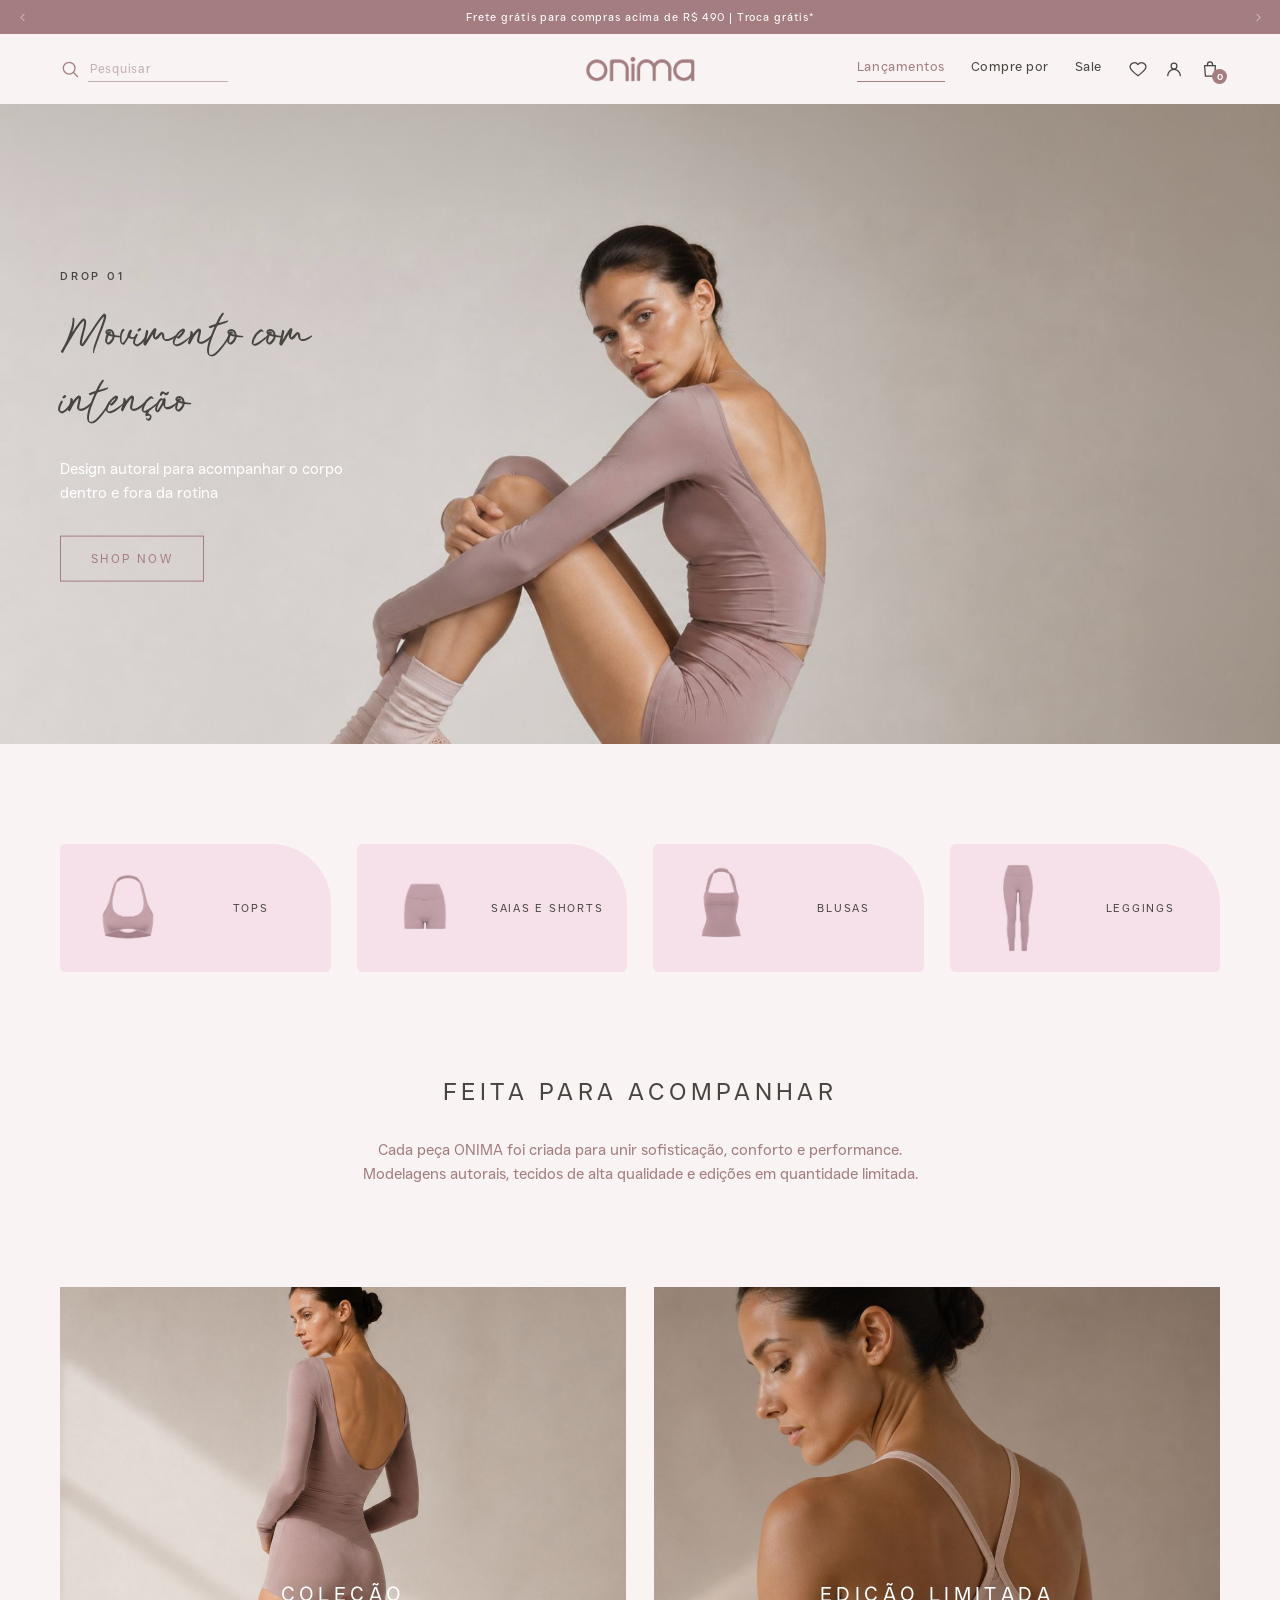
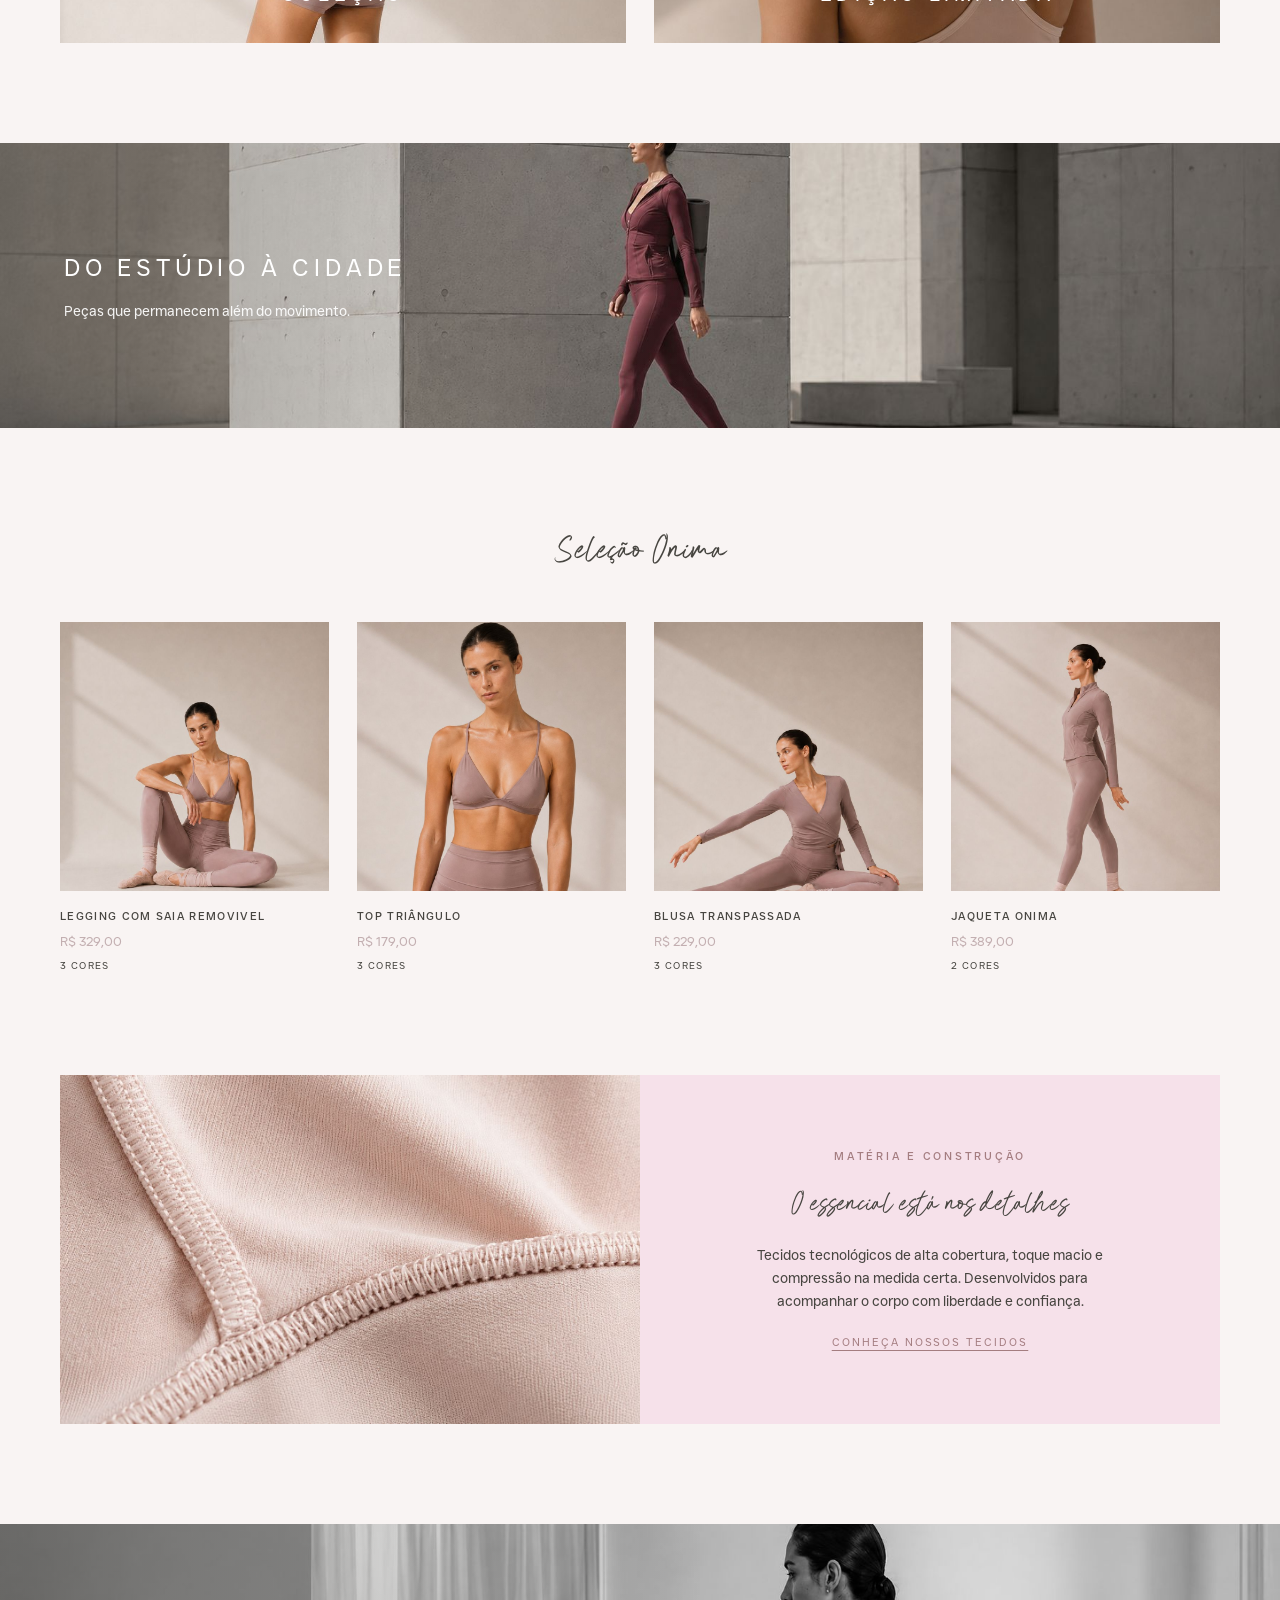
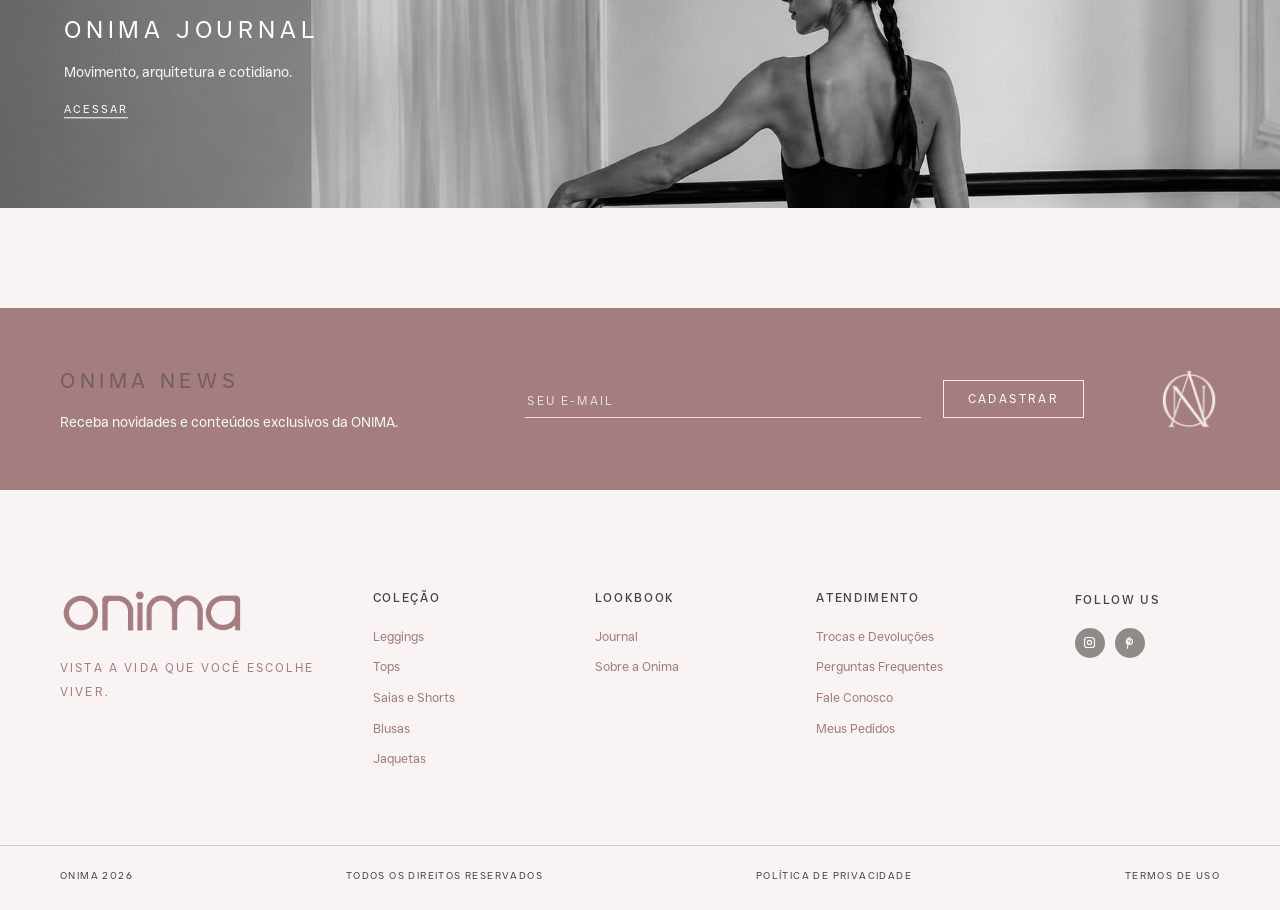
==== commit ec4f70d7: "correcoes" ====
--- a/index.html
+++ b/index.html
@@ -13,7 +13,18 @@
 <body>
 
   <!-- SECTION: announcement-bar -->
-  <div class="on-topbar">Frete grátis para compras acima de R$ 490 | Troca grátis*</div>
+  <div class="on-topbar" data-topbar>
+    <button class="on-topbar__arrow on-topbar__arrow--prev" type="button" aria-label="Mensagem anterior" data-topbar-prev>
+      <svg class="on-icon" viewBox="0 0 24 24" fill="none" stroke="currentColor" stroke-width="1.6" stroke-linecap="round" stroke-linejoin="round"><path d="M15 6l-6 6 6 6"/></svg>
+    </button>
+    <div class="on-topbar__track">
+      <p class="on-topbar__item is-active">Frete grátis para compras acima de R$ 490 | Troca grátis*</p>
+      <p class="on-topbar__item" aria-hidden="true">Cupom de Primeira Compra: PRIMEIRACOMPRA</p>
+    </div>
+    <button class="on-topbar__arrow on-topbar__arrow--next" type="button" aria-label="Próxima mensagem" data-topbar-next>
+      <svg class="on-icon" viewBox="0 0 24 24" fill="none" stroke="currentColor" stroke-width="1.6" stroke-linecap="round" stroke-linejoin="round"><path d="M9 6l6 6-6 6"/></svg>
+    </button>
+  </div>
 
   <!-- SECTION: header -->
   <header class="on-header">
@@ -173,7 +184,7 @@
         <div class="on-accordion__panel">
           <div>
             <ul class="on-menu__links">
-              <li><a href="#">Trocas e Devoluções</a></li>
+              <li><a href="trocas.html">Trocas e Devoluções</a></li>
               <li><a href="#">Perguntas Frequentes</a></li>
               <li><a href="#">Fale Conosco</a></li>
               <li><a href="#">Meus Pedidos</a></li>
@@ -416,7 +427,7 @@
           </button>
           <div class="on-accordion__panel">
             <ul class="on-footer__links">
-              <li><a href="#">Trocas e Devoluções</a></li>
+              <li><a href="trocas.html">Trocas e Devoluções</a></li>
               <li><a href="#">Perguntas Frequentes</a></li>
               <li><a href="#">Fale Conosco</a></li>
               <li><a href="#">Meus Pedidos</a></li>
@@ -613,7 +624,7 @@
         <div class="on-accordion__panel">
           <div>
             <ul class="on-menu__links">
-              <li><a href="#">Trocas e Devoluções</a></li>
+              <li><a href="trocas.html">Trocas e Devoluções</a></li>
               <li><a href="#">Perguntas Frequentes</a></li>
               <li><a href="#">Fale Conosco</a></li>
               <li><a href="#">Meus Pedidos</a></li>
--- a/css/style.css
+++ b/css/style.css
@@ -214,18 +214,174 @@
 @media (prefers-reduced-motion: reduce) {
   html { scroll-behavior: auto; }
   [data-reveal] { opacity: 1; transform: none; transition: none; }
+  .on-topbar__item.is-active,
+  .on-topbar__item.is-leaving { animation: none; }
+  .on-topbar__item.is-leaving { visibility: hidden; }
 }
 
 /* ============================================================
    HEADER
    ============================================================ */
 .on-topbar {
+  position: relative;
   background: var(--rosy);
   color: #fff;
   text-align: center;
   font-size: 11px;
   letter-spacing: 0.08em;
-  padding: 8px 16px;
+  padding: 8px 48px;
+}
+
+/* Barra de anúncio em slider: mensagens empilhadas na mesma célula do grid,
+   assim a altura da barra é a da maior mensagem e não muda ao trocar. */
+.on-topbar__track { display: grid; }
+.on-topbar__item {
+  grid-area: 1 / 1;
+  display: flex;
+  align-items: center;
+  justify-content: center;
+  opacity: 0;
+  visibility: hidden;
+}
+
+.on-topbar__item.is-active {
+  opacity: 1;
+  visibility: visible;
+}
+
+/* A mensagem que entra desliza de um lado; a que sai desliza para o outro.
+   `is-ready` só entra na primeira troca, para a barra não animar ao carregar
+   a página; `is-reverse` inverte o sentido quando se usa a seta anterior. */
+.on-topbar.is-ready .on-topbar__item.is-active {
+  animation: on-topbar-in 0.45s ease both;
+}
+.on-topbar.is-ready .on-topbar__item.is-leaving {
+  visibility: visible;
+  animation: on-topbar-out 0.45s ease both;
+}
+.on-topbar.is-ready.is-reverse .on-topbar__item.is-active { animation-name: on-topbar-in-rev; }
+.on-topbar.is-ready.is-reverse .on-topbar__item.is-leaving { animation-name: on-topbar-out-rev; }
+
+@keyframes on-topbar-in {
+  from { opacity: 0; transform: translateX(30px); }
+  to { opacity: 1; transform: translateX(0); }
+}
+@keyframes on-topbar-out {
+  from { opacity: 1; transform: translateX(0); }
+  to { opacity: 0; transform: translateX(-30px); }
+}
+@keyframes on-topbar-in-rev {
+  from { opacity: 0; transform: translateX(-30px); }
+  to { opacity: 1; transform: translateX(0); }
+}
+@keyframes on-topbar-out-rev {
+  from { opacity: 1; transform: translateX(0); }
+  to { opacity: 0; transform: translateX(30px); }
+}
+
+.on-topbar__arrow {
+  position: absolute;
+  top: 50%;
+  transform: translateY(-50%);
+  width: 28px;
+  height: 28px;
+  display: inline-flex;
+  align-items: center;
+  justify-content: center;
+  color: rgba(255, 255, 255, 0.75);
+  transition: color var(--ease);
+}
+.on-topbar__arrow:hover { color: #fff; }
+.on-topbar__arrow--prev { left: 8px; }
+.on-topbar__arrow--next { right: 8px; }
+.on-topbar__arrow .on-icon { width: 13px; height: 13px; }
+
+/* ============================================================
+   PÁGINA DE CONTEÚDO (Trocas e Devoluções)
+   ============================================================ */
+.on-legal { padding-top: 56px; }
+
+.on-legal__head { text-align: center; }
+
+.on-legal__title {
+  font-size: 25px;
+  font-weight: 400;
+  letter-spacing: 0.16em;
+  text-transform: uppercase;
+  color: var(--rosy);
+}
+
+.on-legal__breadcrumb {
+  display: flex;
+  align-items: center;
+  justify-content: center;
+  gap: 10px;
+  margin-top: 16px;
+  font-size: 10.5px;
+  letter-spacing: 0.14em;
+  text-transform: uppercase;
+  color: var(--onima);
+}
+.on-legal__breadcrumb a:hover { color: var(--rosy); }
+
+.on-legal__body {
+  max-width: 720px;
+  margin: 0 auto;
+  padding-top: 56px;
+  border-top: 1px solid rgba(164, 125, 128, 0.22);
+  margin-top: 46px;
+}
+.on-legal__body p {
+  font-size: 14px;
+  line-height: 1.95;
+  margin-bottom: 22px;
+}
+.on-legal__body strong { font-weight: 600; }
+
+.on-legal__intro { color: var(--black); }
+
+.on-legal__h2 {
+  margin: 52px 0 18px;
+  font-size: 15px;
+  font-weight: 600;
+  letter-spacing: 0.16em;
+  text-transform: uppercase;
+  color: var(--rosy);
+}
+
+.on-legal__body ol,
+.on-legal__body ul {
+  margin: 0 0 22px;
+  padding-left: 22px;
+}
+.on-legal__body li {
+  font-size: 14px;
+  line-height: 1.95;
+  margin-bottom: 12px;
+  padding-left: 6px;
+}
+.on-legal__body li::marker { color: var(--onima); }
+
+.on-legal__link {
+  color: var(--rosy);
+  text-decoration: underline;
+  text-underline-offset: 3px;
+}
+.on-legal__link:hover { color: var(--black); }
+
+.on-legal__note {
+  border-left: 1px solid var(--onima);
+  padding-left: 20px;
+  font-size: 13.5px !important;
+  color: var(--black);
+}
+
+.on-legal__close {
+  margin-top: 52px;
+  padding-top: 28px;
+  border-top: 1px solid rgba(164, 125, 128, 0.22);
+  font-size: 13.5px !important;
+  color: var(--rosy);
 }
 
 .on-header {
@@ -359,7 +515,10 @@
    ============================================================ */
 .on-menu {
   position: fixed;
-  inset: 0;
+  top: 0;
+  right: 0;
+  bottom: 0;
+  left: 0;
   z-index: 100;
   background: var(--off-white);
   display: flex;
@@ -439,23 +598,34 @@
   overflow: hidden;
 }
 .on-menu__banner img {
+  display: block;
   width: 100%;
-  aspect-ratio: 223 / 100;
+  height: 160px; /* fallback p/ navegadores sem aspect-ratio */
   object-fit: cover;
+}
+@supports (aspect-ratio: 1 / 1) {
+  .on-menu__banner img {
+    height: auto;
+    aspect-ratio: 223 / 100;
+  }
 }
 .on-menu__banner-content {
   position: absolute;
-  inset: 0;
+  top: 0;
+  right: 0;
+  bottom: 0;
+  left: 0;
+  width: 100%;
   display: flex;
   flex-direction: column;
   justify-content: center;
-  gap: 12px;
   padding: 20px 24px;
   color: #fff;
 }
+.on-menu__banner-content > * + * { margin-top: 12px; } /* fallback p/ gap em flex */
 .on-menu__banner-content .on-eyebrow { color: rgba(255, 255, 255, 0.9); }
 .on-menu__banner-title {
-  font-size: 19px;
+  font-size: 15px;
   font-weight: 400;
   letter-spacing: 0.02em;
   line-height: 1.35;
@@ -511,7 +681,10 @@
 .on-hero::after {
   content: '';
   position: absolute;
-  inset: 0;
+  top: 0;
+  right: 0;
+  bottom: 0;
+  left: 0;
   background: linear-gradient(90deg, rgba(249, 244, 243, 0.28) 0%, rgba(249, 244, 243, 0) 55%);
   pointer-events: none;
 }
@@ -647,7 +820,10 @@
 .on-strip::after {
   content: '';
   position: absolute;
-  inset: 0;
+  top: 0;
+  right: 0;
+  bottom: 0;
+  left: 0;
   background: linear-gradient(90deg, rgba(71, 69, 64, 0.38) 0%, rgba(71, 69, 64, 0) 55%);
   pointer-events: none;
 }
@@ -1335,7 +1511,10 @@
    ============================================================ */
 .on-overlay {
   position: fixed;
-  inset: 0;
+  top: 0;
+  right: 0;
+  bottom: 0;
+  left: 0;
   z-index: 90;
   background: rgba(71, 69, 64, 0.45);
   opacity: 0;
@@ -1611,7 +1790,10 @@
 }
 .on-account__banner-content {
   position: absolute;
-  inset: 0;
+  top: 0;
+  right: 0;
+  bottom: 0;
+  left: 0;
   display: flex;
   flex-direction: column;
   justify-content: center;
@@ -1739,7 +1921,10 @@
 .on-journal-hero::after {
   content: '';
   position: absolute;
-  inset: 0;
+  top: 0;
+  right: 0;
+  bottom: 0;
+  left: 0;
   background: linear-gradient(180deg, rgba(71, 69, 64, 0) 45%, rgba(71, 69, 64, 0.3) 100%);
   pointer-events: none;
 }
@@ -1914,4 +2099,13 @@
 
   .on-sobre__imgs { grid-template-columns: 1fr; gap: 20px; margin: 48px auto; }
   .on-sobre__signature { font-size: 25px; }
-}
+
+  .on-topbar { padding-left: 34px; padding-right: 34px; }
+  .on-topbar__arrow--prev { left: 2px; }
+  .on-topbar__arrow--next { right: 2px; }
+
+  .on-legal { padding-top: 36px; }
+  .on-legal__title { font-size: 19px; }
+  .on-legal__body { padding-top: 40px; margin-top: 34px; }
+  .on-legal__h2 { margin-top: 42px; font-size: 14px; }
+}
